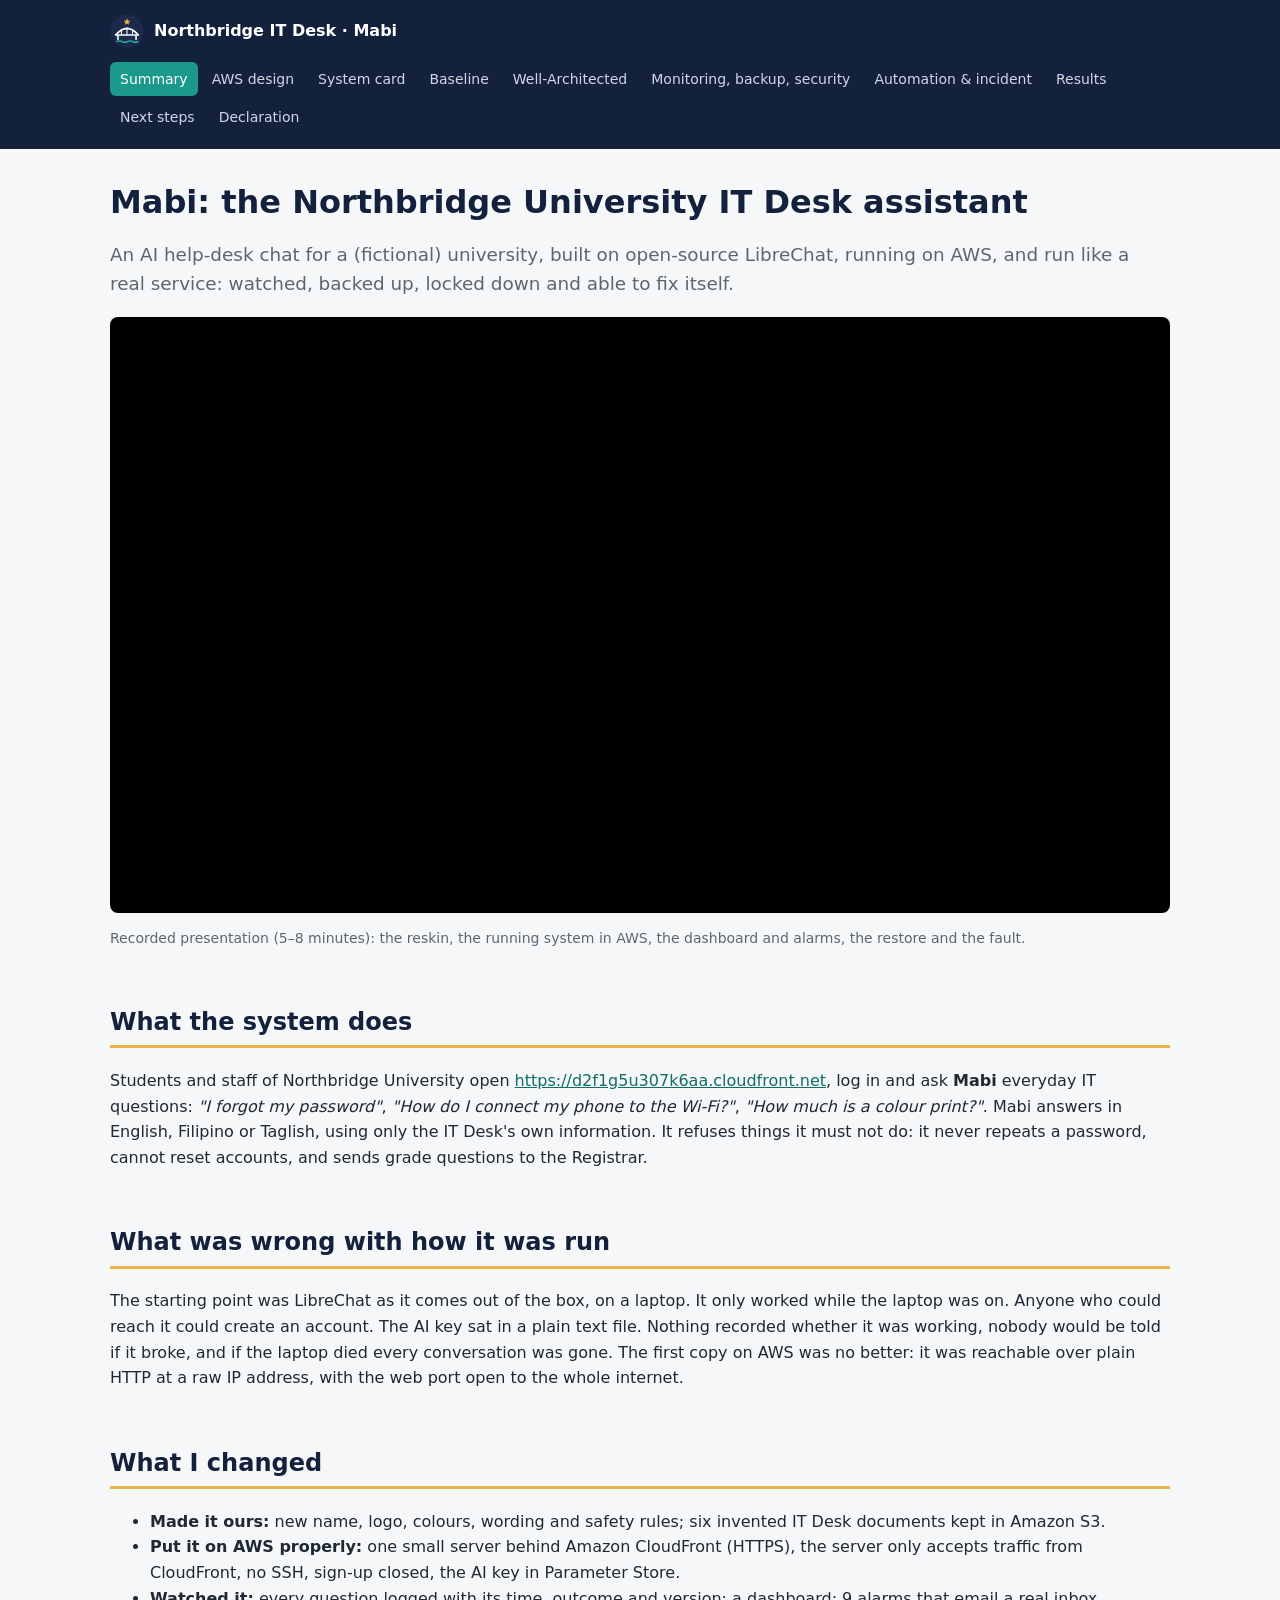
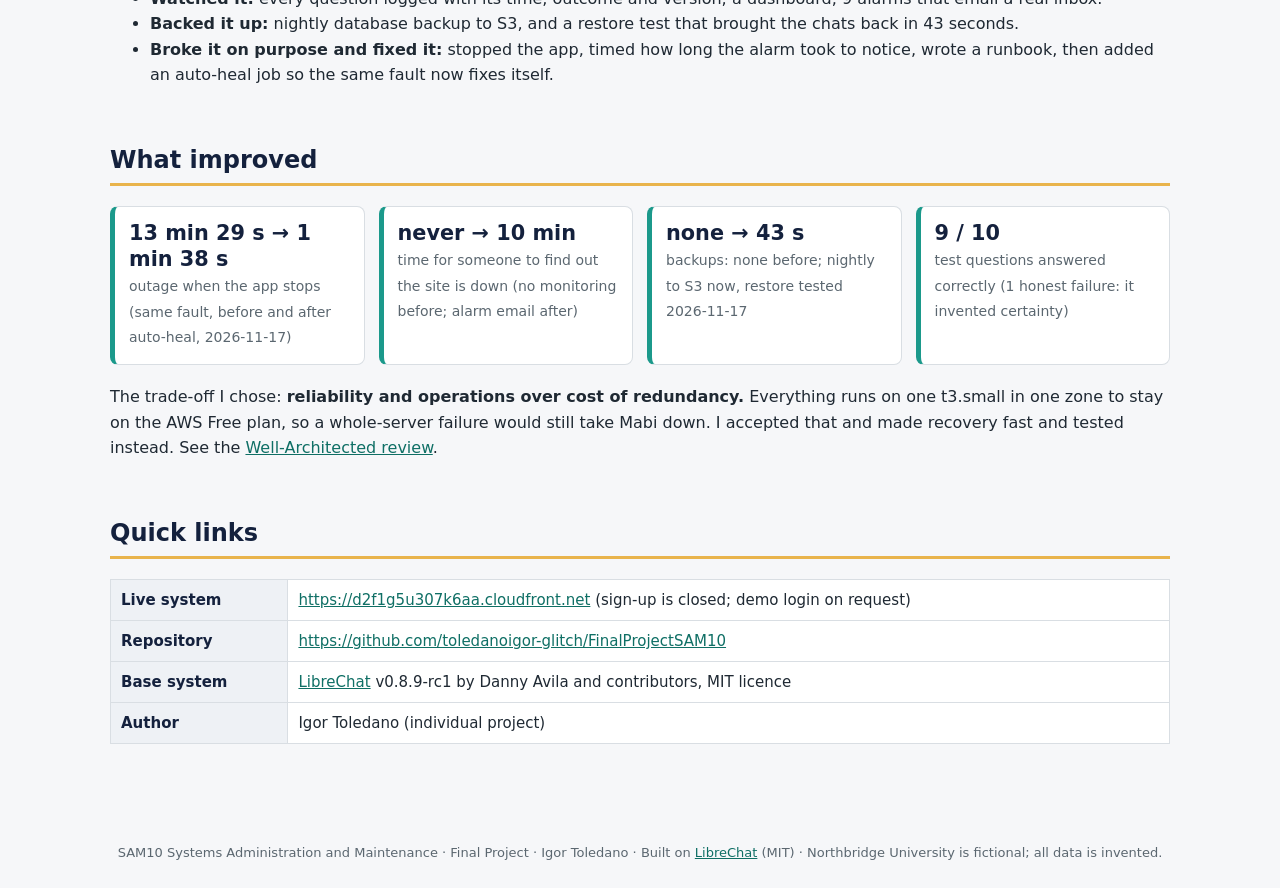
==== docs/index.html @ 3281cfaf "Week 5: project website (GitHub Pages in docs/)" ====
<!DOCTYPE html>
<html lang="en"><head><meta charset="utf-8"><meta name="viewport" content="width=device-width,initial-scale=1">
<title>Summary · Northbridge University IT Desk (Mabi)</title>
<link rel="icon" href="logo.svg"><link rel="stylesheet" href="style.css"></head>
<body><header><div class="bar"><a class="brand" href="index.html"><img src="logo.svg" alt="">Northbridge IT Desk · Mabi</a><nav><a href="index.html" class=on>Summary</a><a href="infrastructure.html">AWS design</a><a href="system.html">System card</a><a href="baseline.html">Baseline</a><a href="well-architected.html">Well-Architected</a><a href="operations.html">Monitoring, backup, security</a><a href="incident.html">Automation & incident</a><a href="results.html">Results</a><a href="next.html">Next steps</a><a href="declaration.html">Declaration</a></nav></div></header>
<main>
<h1>Mabi: the Northbridge University IT Desk assistant</h1>
<p class="lead">An AI help-desk chat for a (fictional) university, built on open-source LibreChat, running on AWS, and run like a real service: watched, backed up, locked down and able to fix itself.</p>

<div class="video"><iframe src="https://www.youtube.com/embed/VIDEO_ID_HERE" title="Project presentation" allowfullscreen></iframe></div>
<p style="font-size:14px;color:var(--muted)">Recorded presentation (5–8 minutes): the reskin, the running system in AWS, the dashboard and alarms, the restore and the fault.</p>

<h2>What the system does</h2>
<p>Students and staff of Northbridge University open <a href="https://d2f1g5u307k6aa.cloudfront.net">https://d2f1g5u307k6aa.cloudfront.net</a>, log in and ask <b>Mabi</b> everyday IT questions: <i>"I forgot my password"</i>, <i>"How do I connect my phone to the Wi-Fi?"</i>, <i>"How much is a colour print?"</i>. Mabi answers in English, Filipino or Taglish, using only the IT Desk's own information. It refuses things it must not do: it never repeats a password, cannot reset accounts, and sends grade questions to the Registrar.</p>

<h2>What was wrong with how it was run</h2>
<p>The starting point was LibreChat as it comes out of the box, on a laptop. It only worked while the laptop was on. Anyone who could reach it could create an account. The AI key sat in a plain text file. Nothing recorded whether it was working, nobody would be told if it broke, and if the laptop died every conversation was gone. The first copy on AWS was no better: it was reachable over plain HTTP at a raw IP address, with the web port open to the whole internet.</p>

<h2>What I changed</h2>
<ul>
<li><b>Made it ours:</b> new name, logo, colours, wording and safety rules; six invented IT Desk documents kept in Amazon S3.</li>
<li><b>Put it on AWS properly:</b> one small server behind Amazon CloudFront (HTTPS), the server only accepts traffic from CloudFront, no SSH, sign-up closed, the AI key in Parameter Store.</li>
<li><b>Watched it:</b> every question logged with its time, outcome and version; a dashboard; 9 alarms that email a real inbox.</li>
<li><b>Backed it up:</b> nightly database backup to S3, and a restore test that brought the chats back in 43 seconds.</li>
<li><b>Broke it on purpose and fixed it:</b> stopped the app, timed how long the alarm took to notice, wrote a runbook, then added an auto-heal job so the same fault now fixes itself.</li>
</ul>

<h2>What improved</h2>
<div class="cards">
<div class="card"><b>13 min 29 s → 1 min 38 s</b><span>outage when the app stops (same fault, before and after auto-heal, 2026-11-17)</span></div>
<div class="card"><b>never → 10 min</b><span>time for someone to find out the site is down (no monitoring before; alarm email after)</span></div>
<div class="card"><b>none → 43 s</b><span>backups: none before; nightly to S3 now, restore tested 2026-11-17</span></div>
<div class="card"><b>9 / 10</b><span>test questions answered correctly (1 honest failure: it invented certainty)</span></div>
</div>
<p>The trade-off I chose: <b>reliability and operations over cost of redundancy.</b> Everything runs on one t3.small in one zone to stay on the AWS Free plan, so a whole-server failure would still take Mabi down. I accepted that and made recovery fast and tested instead. See the <a href="well-architected.html">Well-Architected review</a>.</p>

<h2>Quick links</h2>
<table>
<tr><th>Live system</th><td><a href="https://d2f1g5u307k6aa.cloudfront.net">https://d2f1g5u307k6aa.cloudfront.net</a> (sign-up is closed; demo login on request)</td></tr>
<tr><th>Repository</th><td><a href="https://github.com/toledanoigor-glitch/FinalProjectSAM10">https://github.com/toledanoigor-glitch/FinalProjectSAM10</a></td></tr>
<tr><th>Base system</th><td><a href="https://github.com/danny-avila/LibreChat">LibreChat</a> v0.8.9-rc1 by Danny Avila and contributors, MIT licence</td></tr>
<tr><th>Author</th><td>Igor Toledano (individual project)</td></tr>
</table>
</main>
<footer>SAM10 Systems Administration and Maintenance · Final Project · Igor Toledano · Built on <a href="https://github.com/danny-avila/LibreChat">LibreChat</a> (MIT) · Northbridge University is fictional; all data is invented.</footer>
<div class="zoom" id="z"><img alt=""></div>
<script>document.querySelectorAll('figure img').forEach(i=>i.onclick=()=>{const z=document.getElementById('z');z.firstChild.src=i.src;z.style.display='flex'});document.getElementById('z').onclick=e=>e.currentTarget.style.display='none';</script>
</body></html>
---- docs/style.css ----
:root{--navy:#14213d;--navy2:#1d2d50;--teal:#1b998b;--gold:#e9b44c;--ink:#1f2933;--muted:#5b6770;--line:#d9dee3;--bg:#f6f7f9;--ok:#1e7d4f;--warn:#a36a00;--bad:#b3261e}
*{box-sizing:border-box}
body{margin:0;font:16px/1.6 system-ui,-apple-system,"Segoe UI",Roboto,sans-serif;color:var(--ink);background:var(--bg)}
header{background:var(--navy);color:#fff}
.bar{max-width:1100px;margin:0 auto;padding:14px 20px;display:flex;align-items:center;gap:14px;flex-wrap:wrap}
.brand{display:flex;align-items:center;gap:10px;color:#fff;text-decoration:none;font-weight:700}
.brand img{width:34px;height:34px}
nav{display:flex;flex-wrap:wrap;gap:4px;margin-left:auto}
nav a{color:#cfd8e6;text-decoration:none;padding:6px 10px;border-radius:6px;font-size:14px}
nav a:hover{background:var(--navy2);color:#fff}
nav a.on{background:var(--teal);color:#fff}
main{max-width:1100px;margin:0 auto;padding:28px 20px 60px}
h1{color:var(--navy);font-size:2rem;margin:.2em 0 .4em;line-height:1.2}
h2{color:var(--navy);border-bottom:3px solid var(--gold);padding-bottom:4px;margin-top:2.2em}
h3{color:var(--navy2);margin-top:1.6em}
a{color:#0f6f65}
.lead{font-size:1.15rem;color:var(--muted);max-width:60em}
table{border-collapse:collapse;width:100%;margin:1em 0;background:#fff;font-size:15px}
th,td{border:1px solid var(--line);padding:8px 10px;text-align:left;vertical-align:top}
th{background:#eef1f5;color:var(--navy)}
code,pre{font-family:ui-monospace,Consolas,monospace;font-size:13.5px}
code{background:#eef1f5;padding:1px 5px;border-radius:4px}
pre{background:#0f172a;color:#e2e8f0;padding:14px;border-radius:8px;overflow:auto}
pre code{background:none;padding:0}
figure{margin:1.2em 0;background:#fff;border:1px solid var(--line);border-radius:8px;padding:10px}
figure img{width:100%;height:auto;display:block;border-radius:4px;cursor:zoom-in}
figcaption{font-size:14px;color:var(--muted);margin-top:8px}
.grid2{display:grid;grid-template-columns:1fr 1fr;gap:16px}
@media(max-width:800px){.grid2{grid-template-columns:1fr}}
.cards{display:grid;grid-template-columns:repeat(auto-fit,minmax(200px,1fr));gap:14px;margin:1.2em 0}
.card{background:#fff;border:1px solid var(--line);border-left:5px solid var(--teal);border-radius:8px;padding:14px}
.card b{display:block;font-size:1.3rem;line-height:1.25;color:var(--navy)}
.card span{color:var(--muted);font-size:14px}
.note{background:#fff8e6;border:1px solid #f0d58c;border-radius:8px;padding:12px 16px;margin:1em 0}
.good{color:var(--ok);font-weight:700}.adequate{color:var(--warn);font-weight:700}.gap{color:var(--bad);font-weight:700}
.pass{color:var(--ok);font-weight:700}.fail{color:var(--bad);font-weight:700}
.video{position:relative;padding-top:56.25%;background:#000;border-radius:8px;overflow:hidden}
.video iframe{position:absolute;inset:0;width:100%;height:100%;border:0}
footer{text-align:center;color:var(--muted);font-size:13px;padding:24px}
.zoom{position:fixed;inset:0;background:rgba(0,0,0,.85);display:none;align-items:center;justify-content:center;z-index:9;cursor:zoom-out}
.zoom img{max-width:96vw;max-height:94vh}
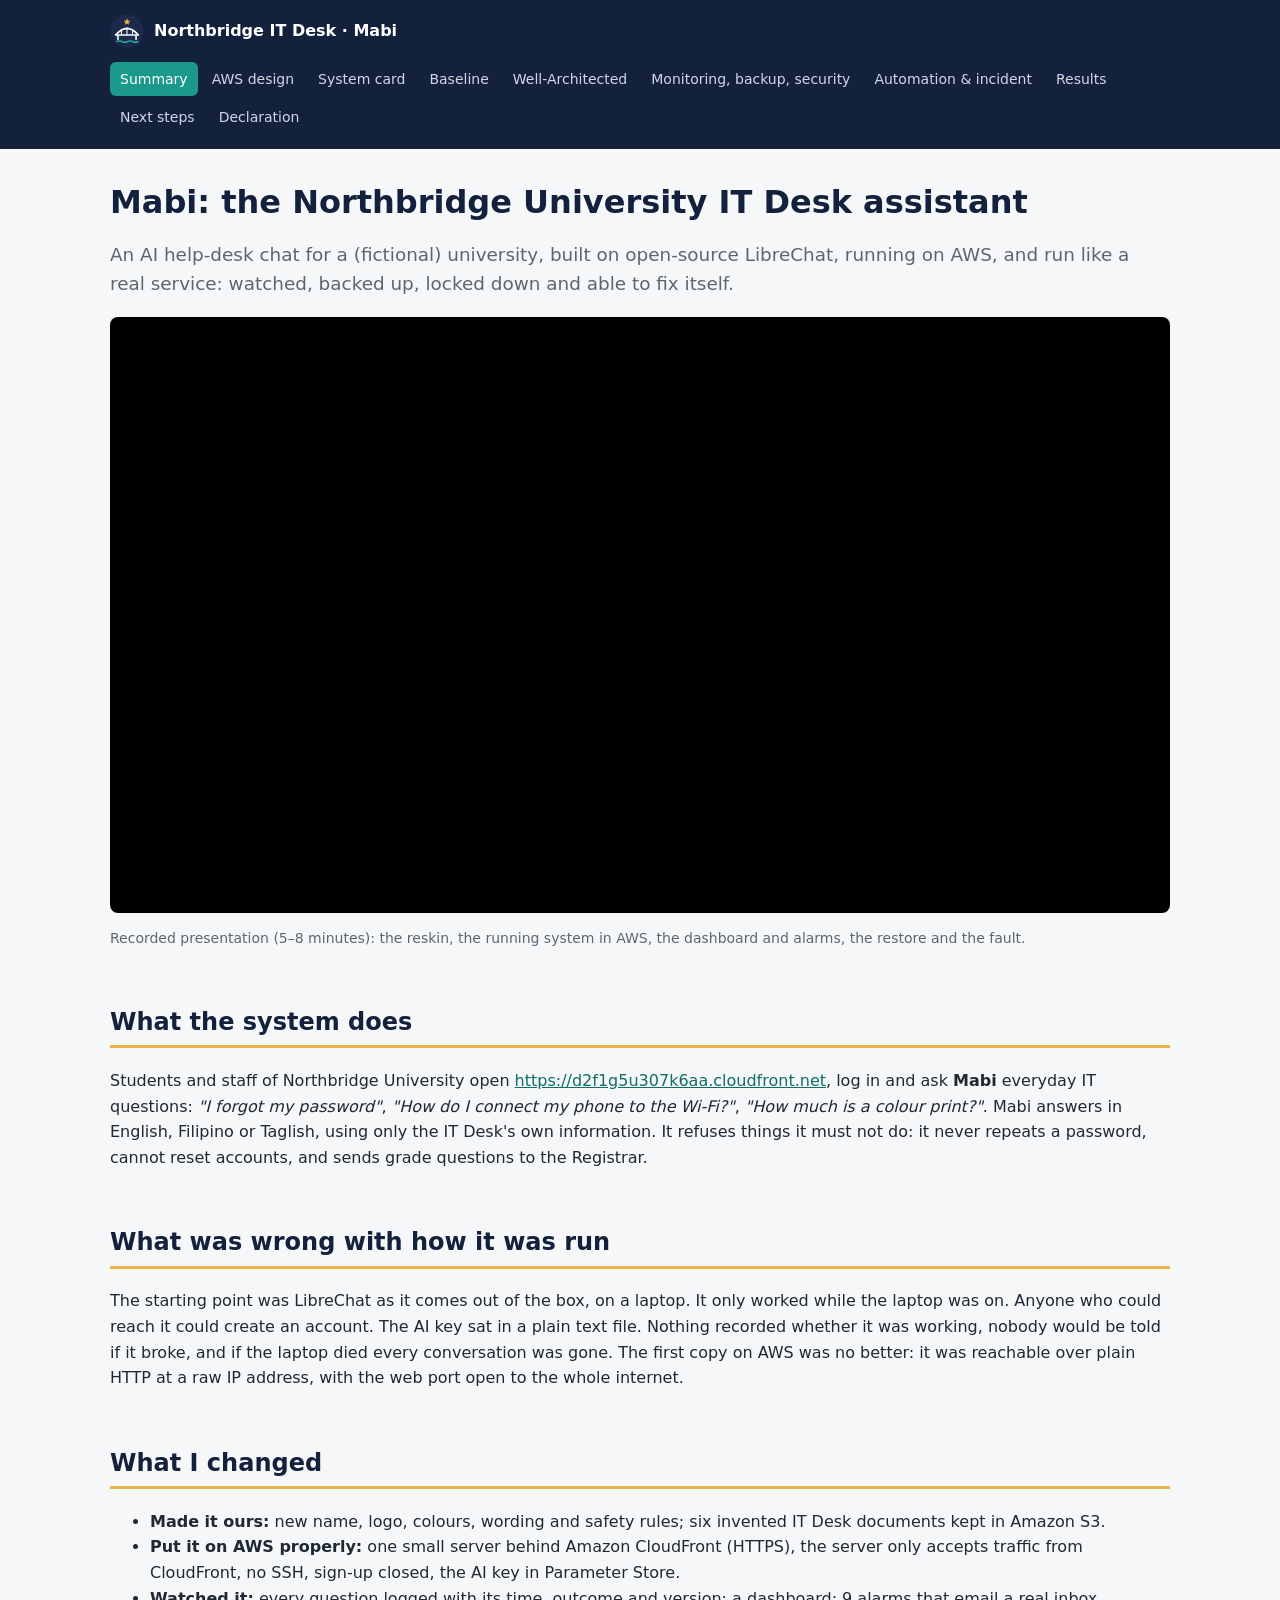
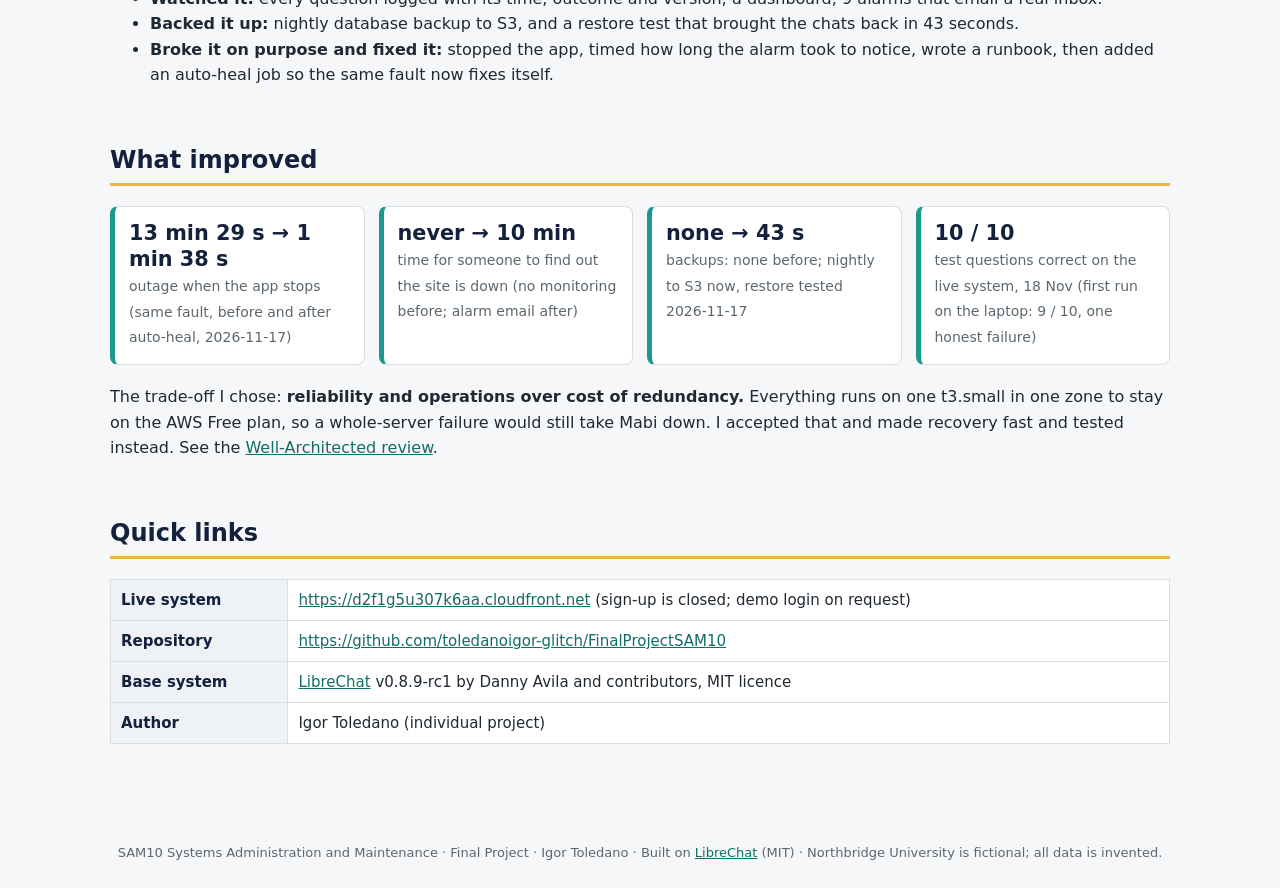
==== commit 0007df63: "Week 5: re-test 10/10, cost, nightly backup, README, declaration" ====
--- a/docs/index.html
+++ b/docs/index.html
@@ -30,7 +30,7 @@
 <div class="card"><b>13 min 29 s → 1 min 38 s</b><span>outage when the app stops (same fault, before and after auto-heal, 2026-11-17)</span></div>
 <div class="card"><b>never → 10 min</b><span>time for someone to find out the site is down (no monitoring before; alarm email after)</span></div>
 <div class="card"><b>none → 43 s</b><span>backups: none before; nightly to S3 now, restore tested 2026-11-17</span></div>
-<div class="card"><b>9 / 10</b><span>test questions answered correctly (1 honest failure: it invented certainty)</span></div>
+<div class="card"><b>10 / 10</b><span>test questions correct on the live system, 18 Nov (first run on the laptop: 9 / 10, one honest failure)</span></div>
 </div>
 <p>The trade-off I chose: <b>reliability and operations over cost of redundancy.</b> Everything runs on one t3.small in one zone to stay on the AWS Free plan, so a whole-server failure would still take Mabi down. I accepted that and made recovery fast and tested instead. See the <a href="well-architected.html">Well-Architected review</a>.</p>
 
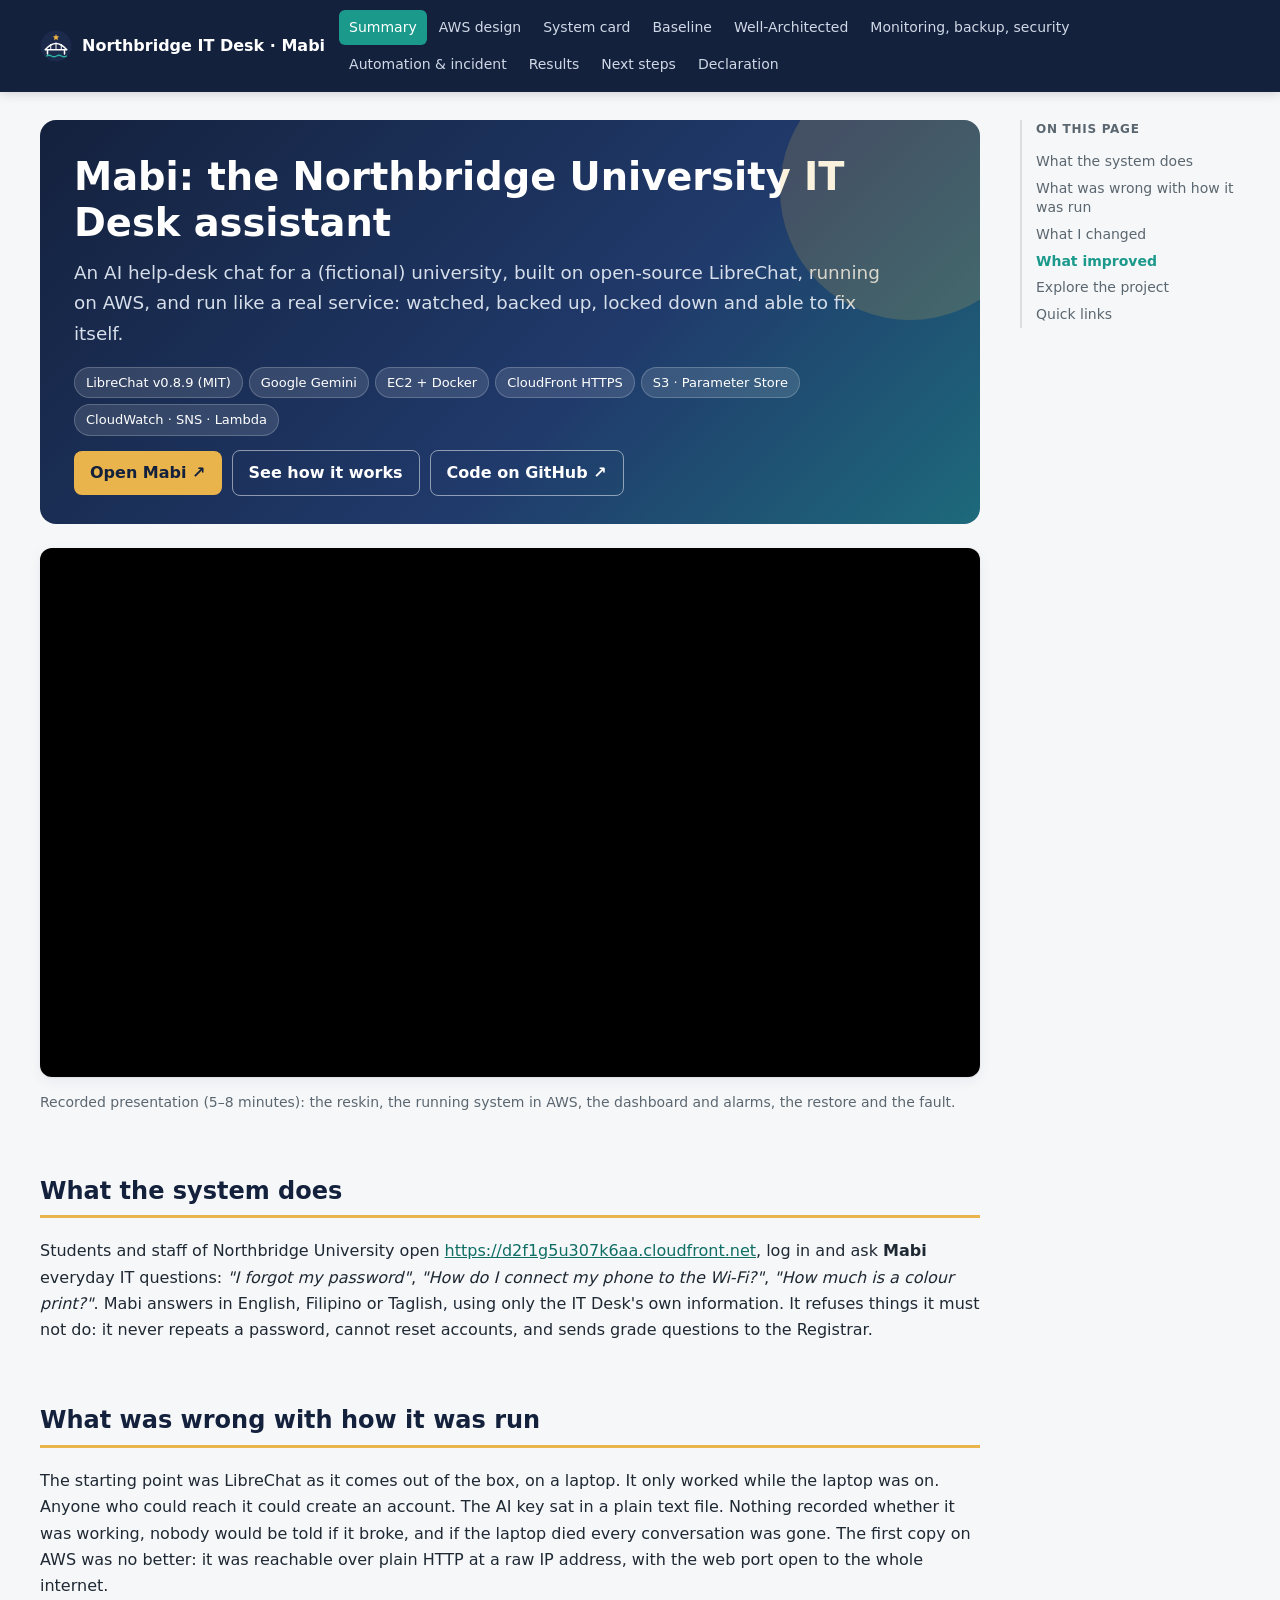
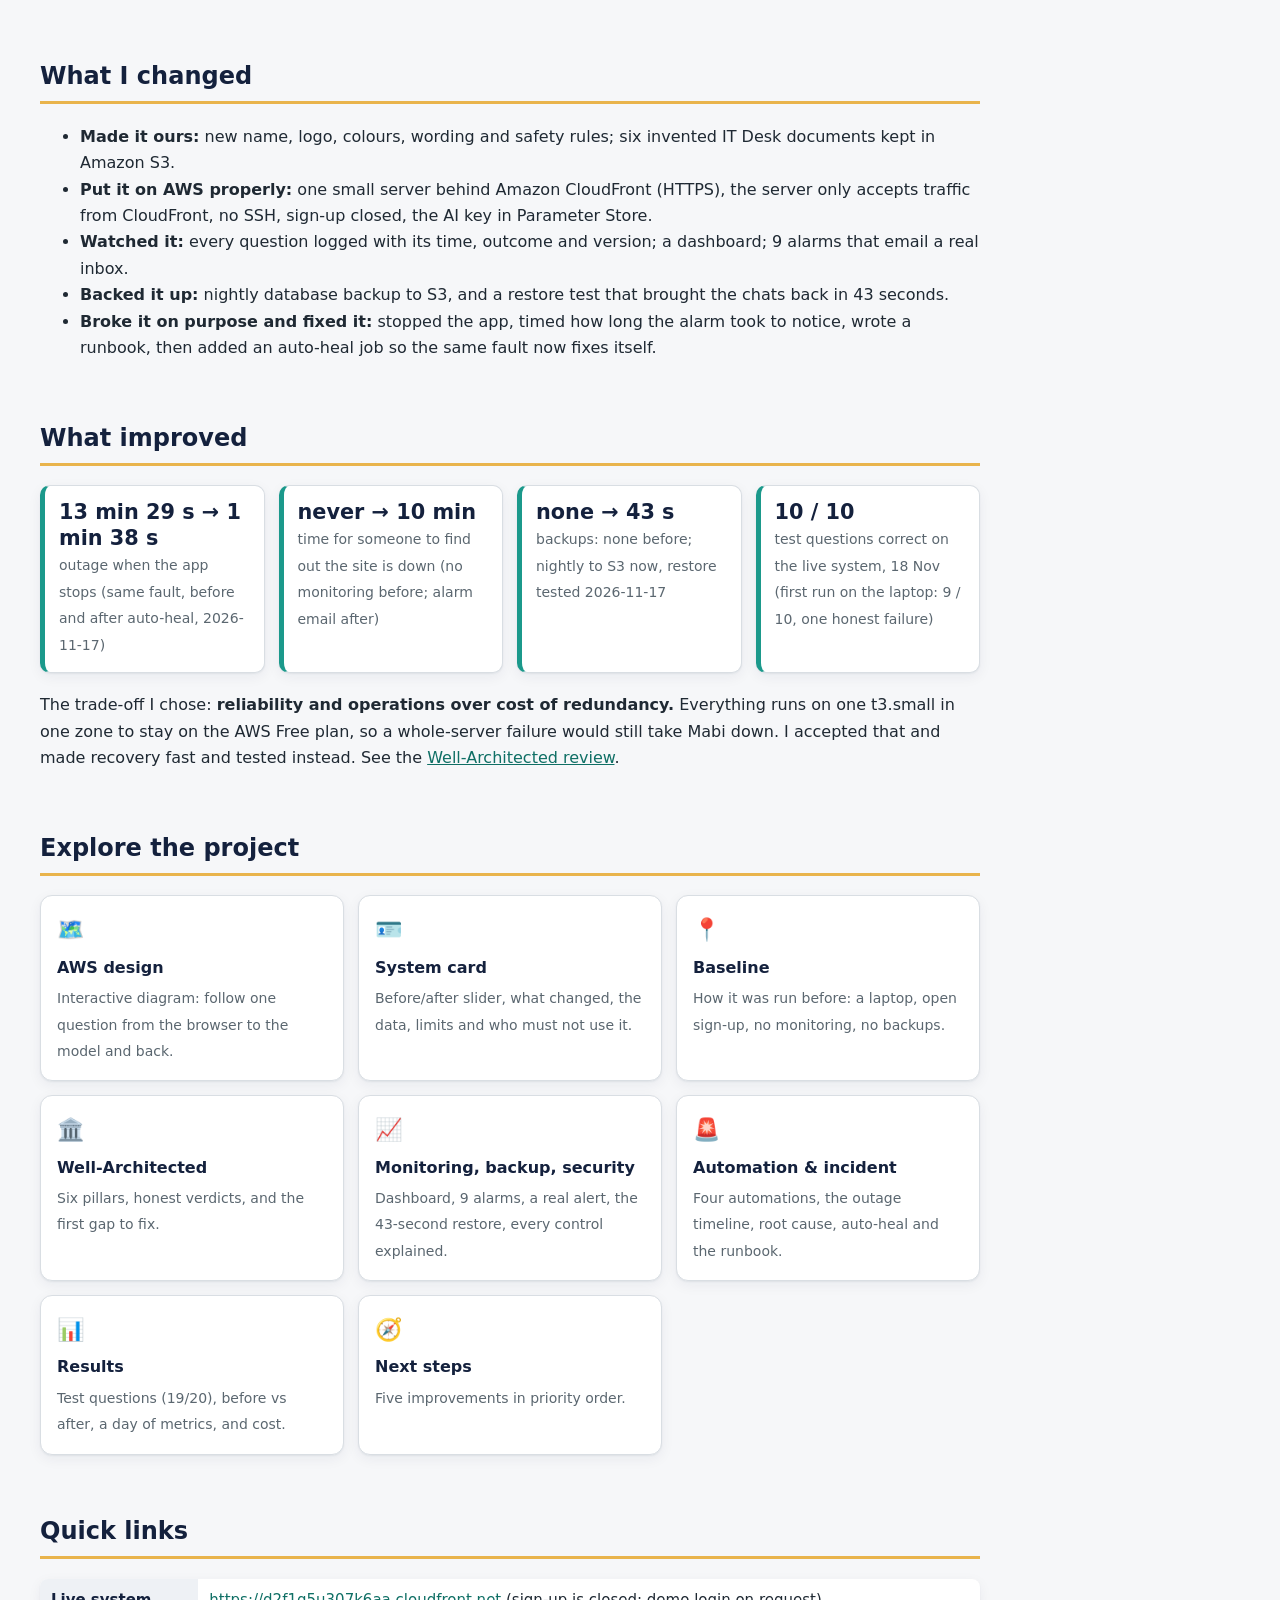
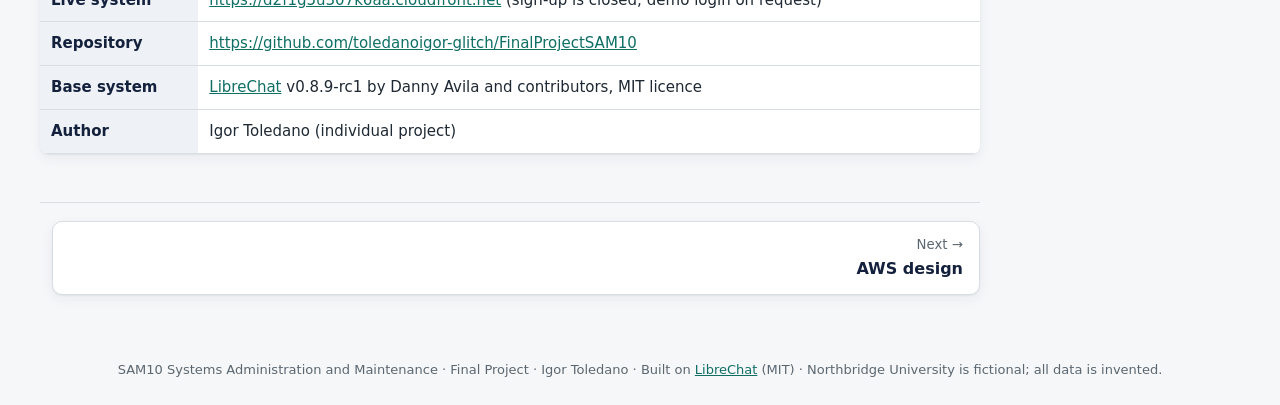
==== commit ed7806a4: "Website: interactive diagram, slider, timelines, navigation" ====
--- a/docs/index.html
+++ b/docs/index.html
@@ -1,11 +1,17 @@
 <!DOCTYPE html>
 <html lang="en"><head><meta charset="utf-8"><meta name="viewport" content="width=device-width,initial-scale=1">
 <title>Summary · Northbridge University IT Desk (Mabi)</title>
+<meta name="description" content="SAM10 final project: Mabi, an AI IT help desk built on LibreChat and run on AWS.">
 <link rel="icon" href="logo.svg"><link rel="stylesheet" href="style.css"></head>
-<body><header><div class="bar"><a class="brand" href="index.html"><img src="logo.svg" alt="">Northbridge IT Desk · Mabi</a><nav><a href="index.html" class=on>Summary</a><a href="infrastructure.html">AWS design</a><a href="system.html">System card</a><a href="baseline.html">Baseline</a><a href="well-architected.html">Well-Architected</a><a href="operations.html">Monitoring, backup, security</a><a href="incident.html">Automation & incident</a><a href="results.html">Results</a><a href="next.html">Next steps</a><a href="declaration.html">Declaration</a></nav></div></header>
-<main>
+<body><div id="progress"></div>
+<header><div class="bar"><a class="brand" href="index.html"><img src="logo.svg" alt="">Northbridge IT Desk · Mabi</a><button id="menu" aria-label="Menu">☰ Menu</button><nav><a href="index.html" class=on>Summary</a><a href="infrastructure.html">AWS design</a><a href="system.html">System card</a><a href="baseline.html">Baseline</a><a href="well-architected.html">Well-Architected</a><a href="operations.html">Monitoring, backup, security</a><a href="incident.html">Automation & incident</a><a href="results.html">Results</a><a href="next.html">Next steps</a><a href="declaration.html">Declaration</a></nav></div></header>
+<div class="layout"><main>
+<div class="hero">
 <h1>Mabi: the Northbridge University IT Desk assistant</h1>
-<p class="lead">An AI help-desk chat for a (fictional) university, built on open-source LibreChat, running on AWS, and run like a real service: watched, backed up, locked down and able to fix itself.</p>
+<p>An AI help-desk chat for a (fictional) university, built on open-source LibreChat, running on AWS, and run like a real service: watched, backed up, locked down and able to fix itself.</p>
+<div class="tags"><span>LibreChat v0.8.9 (MIT)</span><span>Google Gemini</span><span>EC2 + Docker</span><span>CloudFront HTTPS</span><span>S3 · Parameter Store</span><span>CloudWatch · SNS · Lambda</span></div>
+<div class="btns"><a class="btn1" href="https://d2f1g5u307k6aa.cloudfront.net">Open Mabi ↗</a><a class="btn2" href="infrastructure.html">See how it works</a><a class="btn2" href="https://github.com/toledanoigor-glitch/FinalProjectSAM10">Code on GitHub ↗</a></div>
+</div>
 
 <div class="video"><iframe src="https://www.youtube.com/embed/VIDEO_ID_HERE" title="Project presentation" allowfullscreen></iframe></div>
 <p style="font-size:14px;color:var(--muted)">Recorded presentation (5–8 minutes): the reskin, the running system in AWS, the dashboard and alarms, the restore and the fault.</p>
@@ -34,6 +40,18 @@
 </div>
 <p>The trade-off I chose: <b>reliability and operations over cost of redundancy.</b> Everything runs on one t3.small in one zone to stay on the AWS Free plan, so a whole-server failure would still take Mabi down. I accepted that and made recovery fast and tested instead. See the <a href="well-architected.html">Well-Architected review</a>.</p>
 
+<h2>Explore the project</h2>
+<div class="tiles">
+<a class="tile" href="infrastructure.html"><i>🗺️</i><b>AWS design</b><span>Interactive diagram: follow one question from the browser to the model and back.</span></a>
+<a class="tile" href="system.html"><i>🪪</i><b>System card</b><span>Before/after slider, what changed, the data, limits and who must not use it.</span></a>
+<a class="tile" href="baseline.html"><i>📍</i><b>Baseline</b><span>How it was run before: a laptop, open sign-up, no monitoring, no backups.</span></a>
+<a class="tile" href="well-architected.html"><i>🏛️</i><b>Well-Architected</b><span>Six pillars, honest verdicts, and the first gap to fix.</span></a>
+<a class="tile" href="operations.html"><i>📈</i><b>Monitoring, backup, security</b><span>Dashboard, 9 alarms, a real alert, the 43-second restore, every control explained.</span></a>
+<a class="tile" href="incident.html"><i>🚨</i><b>Automation &amp; incident</b><span>Four automations, the outage timeline, root cause, auto-heal and the runbook.</span></a>
+<a class="tile" href="results.html"><i>📊</i><b>Results</b><span>Test questions (19/20), before vs after, a day of metrics, and cost.</span></a>
+<a class="tile" href="next.html"><i>🧭</i><b>Next steps</b><span>Five improvements in priority order.</span></a>
+</div>
+
 <h2>Quick links</h2>
 <table>
 <tr><th>Live system</th><td><a href="https://d2f1g5u307k6aa.cloudfront.net">https://d2f1g5u307k6aa.cloudfront.net</a> (sign-up is closed; demo login on request)</td></tr>
@@ -41,8 +59,11 @@
 <tr><th>Base system</th><td><a href="https://github.com/danny-avila/LibreChat">LibreChat</a> v0.8.9-rc1 by Danny Avila and contributors, MIT licence</td></tr>
 <tr><th>Author</th><td>Igor Toledano (individual project)</td></tr>
 </table>
-</main>
+
+<div class="pager"><span></span><a class="nx" href="infrastructure.html"><small>Next →</small>AWS design</a></div></main>
+<aside class="toc"><b>On this page</b></aside></div>
 <footer>SAM10 Systems Administration and Maintenance · Final Project · Igor Toledano · Built on <a href="https://github.com/danny-avila/LibreChat">LibreChat</a> (MIT) · Northbridge University is fictional; all data is invented.</footer>
-<div class="zoom" id="z"><img alt=""></div>
-<script>document.querySelectorAll('figure img').forEach(i=>i.onclick=()=>{const z=document.getElementById('z');z.firstChild.src=i.src;z.style.display='flex'});document.getElementById('z').onclick=e=>e.currentTarget.style.display='none';</script>
+<button id="top" aria-label="Back to top">↑</button>
+<div class="zoom" id="z"><button class="zx" aria-label="Close">✕</button><button class="zp" aria-label="Previous">‹</button><img alt=""><p></p><button class="zn" aria-label="Next">›</button></div>
+<script src="site.js"></script>
 </body></html>
--- a/docs/style.css
+++ b/docs/style.css
@@ -1,41 +1,125 @@
-:root{--navy:#14213d;--navy2:#1d2d50;--teal:#1b998b;--gold:#e9b44c;--ink:#1f2933;--muted:#5b6770;--line:#d9dee3;--bg:#f6f7f9;--ok:#1e7d4f;--warn:#a36a00;--bad:#b3261e}
+:root{--navy:#14213d;--navy2:#1d2d50;--teal:#1b998b;--teal2:#e6f5f3;--gold:#e9b44c;--ink:#1f2933;--muted:#5b6770;--line:#d9dee3;--bg:#f6f7f9;--card:#fff;--ok:#1e7d4f;--warn:#a36a00;--bad:#b3261e;--shadow:0 1px 2px rgba(20,33,61,.06),0 4px 14px rgba(20,33,61,.06)}
 *{box-sizing:border-box}
-body{margin:0;font:16px/1.6 system-ui,-apple-system,"Segoe UI",Roboto,sans-serif;color:var(--ink);background:var(--bg)}
-header{background:var(--navy);color:#fff}
-.bar{max-width:1100px;margin:0 auto;padding:14px 20px;display:flex;align-items:center;gap:14px;flex-wrap:wrap}
-.brand{display:flex;align-items:center;gap:10px;color:#fff;text-decoration:none;font-weight:700}
-.brand img{width:34px;height:34px}
-nav{display:flex;flex-wrap:wrap;gap:4px;margin-left:auto}
-nav a{color:#cfd8e6;text-decoration:none;padding:6px 10px;border-radius:6px;font-size:14px}
+html{scroll-behavior:smooth;scroll-padding-top:80px}
+body{margin:0;font:16px/1.65 system-ui,-apple-system,"Segoe UI",Roboto,sans-serif;color:var(--ink);background:var(--bg)}
+#progress{position:fixed;top:0;left:0;height:3px;width:0;background:var(--gold);z-index:30;transition:width .1s}
+header{background:var(--navy);color:#fff;position:sticky;top:0;z-index:20;box-shadow:0 2px 10px rgba(0,0,0,.15)}
+.bar{max-width:1240px;margin:0 auto;padding:10px 20px;display:flex;align-items:center;gap:14px;position:relative}
+.brand{display:flex;align-items:center;gap:10px;color:#fff;text-decoration:none;font-weight:700;white-space:nowrap}
+.brand img{width:32px;height:32px}
+nav{display:flex;flex-wrap:wrap;gap:2px;margin-left:auto}
+nav a{color:#cfd8e6;text-decoration:none;padding:6px 10px;border-radius:6px;font-size:14px;white-space:nowrap}
 nav a:hover{background:var(--navy2);color:#fff}
 nav a.on{background:var(--teal);color:#fff}
-main{max-width:1100px;margin:0 auto;padding:28px 20px 60px}
-h1{color:var(--navy);font-size:2rem;margin:.2em 0 .4em;line-height:1.2}
-h2{color:var(--navy);border-bottom:3px solid var(--gold);padding-bottom:4px;margin-top:2.2em}
+#menu{display:none;margin-left:auto;background:none;border:1px solid #3a4a6b;color:#fff;border-radius:6px;padding:6px 10px;font-size:15px;cursor:pointer}
+@media(max-width:1080px){#menu{display:block}nav{display:none;position:absolute;top:100%;left:0;right:0;background:var(--navy);flex-direction:column;padding:8px 16px 14px}nav.open{display:flex}}
+.layout{max-width:1240px;margin:0 auto;padding:28px 20px 40px;display:grid;grid-template-columns:minmax(0,1fr) 220px;gap:40px}
+@media(max-width:1080px){.layout{grid-template-columns:1fr}.toc{display:none}}
+main{min-width:0}
+.toc{position:sticky;top:84px;align-self:start;font-size:14px;border-left:2px solid var(--line);padding-left:14px;max-height:calc(100vh - 110px);overflow:auto}
+.toc b{display:block;color:var(--muted);font-size:12px;text-transform:uppercase;letter-spacing:.06em;margin-bottom:8px}
+.toc a{display:block;color:var(--muted);text-decoration:none;padding:4px 0;line-height:1.35}
+.toc a:hover{color:var(--navy)}
+.toc a.on{color:var(--teal);font-weight:600}
+h1{color:var(--navy);font-size:2.1rem;margin:.1em 0 .4em;line-height:1.2}
+h2{color:var(--navy);border-bottom:3px solid var(--gold);padding-bottom:4px;margin-top:2.4em}
 h3{color:var(--navy2);margin-top:1.6em}
 a{color:#0f6f65}
 .lead{font-size:1.15rem;color:var(--muted);max-width:60em}
-table{border-collapse:collapse;width:100%;margin:1em 0;background:#fff;font-size:15px}
-th,td{border:1px solid var(--line);padding:8px 10px;text-align:left;vertical-align:top}
+table{border-collapse:collapse;width:100%;margin:1em 0;background:var(--card);font-size:15px;box-shadow:var(--shadow);border-radius:8px;overflow:hidden}
+th,td{border-bottom:1px solid var(--line);padding:9px 11px;text-align:left;vertical-align:top}
 th{background:#eef1f5;color:var(--navy)}
+tr:hover td{background:#fafbfc}
 code,pre{font-family:ui-monospace,Consolas,monospace;font-size:13.5px}
 code{background:#eef1f5;padding:1px 5px;border-radius:4px}
-pre{background:#0f172a;color:#e2e8f0;padding:14px;border-radius:8px;overflow:auto}
+pre{background:#0f172a;color:#e2e8f0;padding:14px;border-radius:8px;overflow:auto;position:relative}
 pre code{background:none;padding:0}
-figure{margin:1.2em 0;background:#fff;border:1px solid var(--line);border-radius:8px;padding:10px}
-figure img{width:100%;height:auto;display:block;border-radius:4px;cursor:zoom-in}
+.copy{position:absolute;top:8px;right:8px;background:#334155;color:#e2e8f0;border:0;border-radius:5px;padding:3px 9px;font-size:12px;cursor:pointer}
+.copy:hover{background:var(--teal)}
+figure{margin:1.2em 0;background:var(--card);border:1px solid var(--line);border-radius:10px;padding:10px;box-shadow:var(--shadow)}
+figure img{width:100%;height:auto;display:block;border-radius:6px;cursor:zoom-in;transition:transform .2s}
+figure img:hover{transform:scale(1.01)}
 figcaption{font-size:14px;color:var(--muted);margin-top:8px}
 .grid2{display:grid;grid-template-columns:1fr 1fr;gap:16px}
 @media(max-width:800px){.grid2{grid-template-columns:1fr}}
 .cards{display:grid;grid-template-columns:repeat(auto-fit,minmax(200px,1fr));gap:14px;margin:1.2em 0}
-.card{background:#fff;border:1px solid var(--line);border-left:5px solid var(--teal);border-radius:8px;padding:14px}
+.card{background:var(--card);border:1px solid var(--line);border-left:5px solid var(--teal);border-radius:10px;padding:14px;box-shadow:var(--shadow)}
 .card b{display:block;font-size:1.3rem;line-height:1.25;color:var(--navy)}
 .card span{color:var(--muted);font-size:14px}
-.note{background:#fff8e6;border:1px solid #f0d58c;border-radius:8px;padding:12px 16px;margin:1em 0}
+.note{background:#fff8e6;border:1px solid #f0d58c;border-radius:10px;padding:12px 16px;margin:1em 0}
 .good{color:var(--ok);font-weight:700}.adequate{color:var(--warn);font-weight:700}.gap{color:var(--bad);font-weight:700}
 .pass{color:var(--ok);font-weight:700}.fail{color:var(--bad);font-weight:700}
-.video{position:relative;padding-top:56.25%;background:#000;border-radius:8px;overflow:hidden}
+h2 .good,h2 .adequate{font-size:13px;padding:3px 10px;border-radius:999px;vertical-align:middle;margin-left:6px}
+h2 .good{background:#e3f4ea}h2 .adequate{background:#fff1d6}
+.hero{background:linear-gradient(135deg,var(--navy) 0%,#203a6b 60%,var(--teal) 140%);color:#fff;border-radius:16px;padding:34px 34px 28px;margin-bottom:24px;position:relative;overflow:hidden}
+.hero:after{content:"";position:absolute;right:-60px;top:-60px;width:260px;height:260px;border-radius:50%;background:rgba(233,180,76,.18)}
+.hero h1{color:#fff;font-size:2.4rem;margin:0 0 .3em;position:relative}
+.hero p{color:#d6deea;font-size:1.15rem;max-width:44em;margin:0 0 18px;position:relative}
+.hero .tags span{display:inline-block;background:rgba(255,255,255,.12);border:1px solid rgba(255,255,255,.2);padding:4px 11px;border-radius:999px;font-size:13px;margin:0 6px 6px 0}
+.hero .btns a{display:inline-block;margin:8px 10px 0 0;padding:9px 16px;border-radius:8px;font-weight:600;text-decoration:none}
+.btn1{background:var(--gold);color:var(--navy)}.btn2{border:1px solid rgba(255,255,255,.5);color:#fff}
+.tiles{display:grid;grid-template-columns:repeat(auto-fit,minmax(230px,1fr));gap:14px;margin:1.2em 0}
+.tile{display:block;background:var(--card);border:1px solid var(--line);border-radius:12px;padding:16px;text-decoration:none;color:var(--ink);box-shadow:var(--shadow);transition:transform .15s,border-color .15s}
+.tile:hover{transform:translateY(-3px);border-color:var(--teal)}
+.tile b{display:block;color:var(--navy);margin-bottom:4px}
+.tile span{font-size:14px;color:var(--muted)}
+.tile i{font-style:normal;font-size:22px;display:block;margin-bottom:6px}
+.video{position:relative;padding-top:56.25%;background:#000;border-radius:12px;overflow:hidden;box-shadow:var(--shadow)}
 .video iframe{position:absolute;inset:0;width:100%;height:100%;border:0}
+.pager{display:flex;justify-content:space-between;gap:12px;margin-top:3em;border-top:1px solid var(--line);padding-top:18px}
+.pager a{flex:1;background:var(--card);border:1px solid var(--line);border-radius:10px;padding:12px 16px;text-decoration:none;color:var(--navy);font-weight:600;box-shadow:var(--shadow)}
+.pager a:hover{border-color:var(--teal)}
+.pager a small{display:block;color:var(--muted);font-weight:400}
+.pager a.nx{text-align:right}
+#top{position:fixed;right:18px;bottom:18px;width:42px;height:42px;border-radius:50%;border:0;background:var(--teal);color:#fff;font-size:20px;cursor:pointer;opacity:0;pointer-events:none;transition:opacity .2s;box-shadow:var(--shadow);z-index:15}
+#top.show{opacity:1;pointer-events:auto}
 footer{text-align:center;color:var(--muted);font-size:13px;padding:24px}
-.zoom{position:fixed;inset:0;background:rgba(0,0,0,.85);display:none;align-items:center;justify-content:center;z-index:9;cursor:zoom-out}
-.zoom img{max-width:96vw;max-height:94vh}
+.zoom{position:fixed;inset:0;background:rgba(8,12,24,.92);display:none;flex-direction:column;align-items:center;justify-content:center;z-index:50;padding:20px}
+.zoom.on{display:flex}
+.zoom img{max-width:94vw;max-height:80vh;border-radius:6px}
+.zoom p{color:#dfe5ee;max-width:900px;text-align:center;font-size:15px;margin:12px 0 0}
+.zoom button{position:absolute;background:rgba(255,255,255,.12);border:0;color:#fff;font-size:28px;width:48px;height:48px;border-radius:50%;cursor:pointer}
+.zoom .zp{left:16px;top:50%}.zoom .zn{right:16px;top:50%}.zoom .zx{right:16px;top:16px;font-size:22px}
+.diagram{background:#fff;border:1px solid var(--line);border-radius:12px;padding:12px;box-shadow:var(--shadow)}
+.diagram svg{width:100%;height:auto;display:block}
+.steps{display:flex;flex-wrap:wrap;gap:8px;margin:12px 0}
+.steps button{border:1px solid var(--line);background:#fff;border-radius:999px;padding:6px 14px;cursor:pointer;font-size:14px;color:var(--navy)}
+.steps button.on{background:var(--navy);color:#fff;border-color:var(--navy)}
+.steps .play{background:var(--gold);border-color:var(--gold);font-weight:700}
+.stepinfo{background:var(--teal2);border-left:4px solid var(--teal);border-radius:8px;padding:12px 16px;min-height:3.5em}
+svg.focus .step,svg.focus .box{opacity:.15;transition:opacity .25s}
+svg.focus .step.hl,svg.focus .box.hl{opacity:1}
+svg .step.hl path{stroke:#d97706;stroke-width:4}
+.compare{position:relative;overflow:hidden;border-radius:10px;border:1px solid var(--line);box-shadow:var(--shadow);user-select:none;background:#000;margin:1.2em 0}
+.compare>img{display:block;width:100%;height:auto}
+.compare .before{position:absolute;inset:0;width:50%;overflow:hidden;border-right:3px solid var(--gold)}
+.compare .before img{display:block;height:100%;width:auto;max-width:none}
+.compare input{position:absolute;inset:0;width:100%;height:100%;opacity:0;cursor:ew-resize;margin:0}
+.compare .lab{position:absolute;top:10px;padding:3px 10px;border-radius:6px;font-size:13px;font-weight:700;background:rgba(0,0,0,.65);color:#fff;pointer-events:none}
+.compare .l1{left:10px}.compare .l2{right:10px}
+.compare .knob{position:absolute;top:50%;left:50%;width:38px;height:38px;margin:-19px 0 0 -19px;border-radius:50%;background:var(--gold);color:var(--navy);font-weight:700;display:flex;align-items:center;justify-content:center;pointer-events:none;box-shadow:0 2px 6px rgba(0,0,0,.4)}
+.filters{display:flex;gap:8px;flex-wrap:wrap;margin:8px 0}
+.filters button{border:1px solid var(--line);background:#fff;border-radius:999px;padding:5px 13px;cursor:pointer;font-size:14px}
+.filters button.on{background:var(--teal);border-color:var(--teal);color:#fff}
+.timeline{list-style:none;padding:0;margin:1.2em 0;position:relative}
+.timeline:before{content:"";position:absolute;left:96px;top:6px;bottom:6px;width:3px;background:var(--line)}
+.timeline li{position:relative;padding:6px 0 14px 124px;min-height:30px}
+.timeline time{position:absolute;left:0;width:84px;text-align:right;font-family:ui-monospace,Consolas,monospace;font-size:14px;color:var(--navy);font-weight:700;top:6px}
+.timeline li:before{content:"";position:absolute;left:89px;top:10px;width:17px;height:17px;border-radius:50%;background:#fff;border:3px solid var(--teal)}
+.timeline li.bad:before{border-color:var(--bad);background:#fde4e2}
+.timeline li.alert:before{border-color:var(--gold);background:#fff1d6}
+.timeline li.ok:before{border-color:var(--ok);background:#e3f4ea}
+.pillars{display:grid;grid-template-columns:repeat(auto-fit,minmax(165px,1fr));gap:12px;margin:1.2em 0}
+.pillar{display:block;text-decoration:none;color:var(--ink);background:#fff;border:1px solid var(--line);border-top:5px solid var(--line);border-radius:10px;padding:12px 14px;box-shadow:var(--shadow);transition:transform .15s}
+.pillar:hover{transform:translateY(-3px)}
+.pillar.good{border-top-color:var(--ok)}.pillar.adequate{border-top-color:var(--gold)}
+.pillar b{display:block;color:var(--navy);font-size:15px;line-height:1.3}
+.pillar span{font-size:13px;font-weight:700}
+.pillar.good span{color:var(--ok)}.pillar.adequate span{color:var(--warn)}
+.pillar small{display:block;color:var(--muted);font-size:12.5px;margin-top:4px;line-height:1.35}
+details{background:#fff;border:1px solid var(--line);border-radius:10px;padding:10px 14px;margin:1em 0;box-shadow:var(--shadow)}
+details summary{cursor:pointer;font-weight:700;color:var(--navy)}
+.reveal{opacity:0;transform:translateY(14px);transition:opacity .5s,transform .5s}
+.reveal.in{opacity:1;transform:none}
+@media(prefers-reduced-motion:reduce){.reveal{opacity:1;transform:none;transition:none}html{scroll-behavior:auto}}
+@media print{header,.toc,.pager,#top,#progress{display:none}.layout{display:block}.reveal{opacity:1;transform:none}}
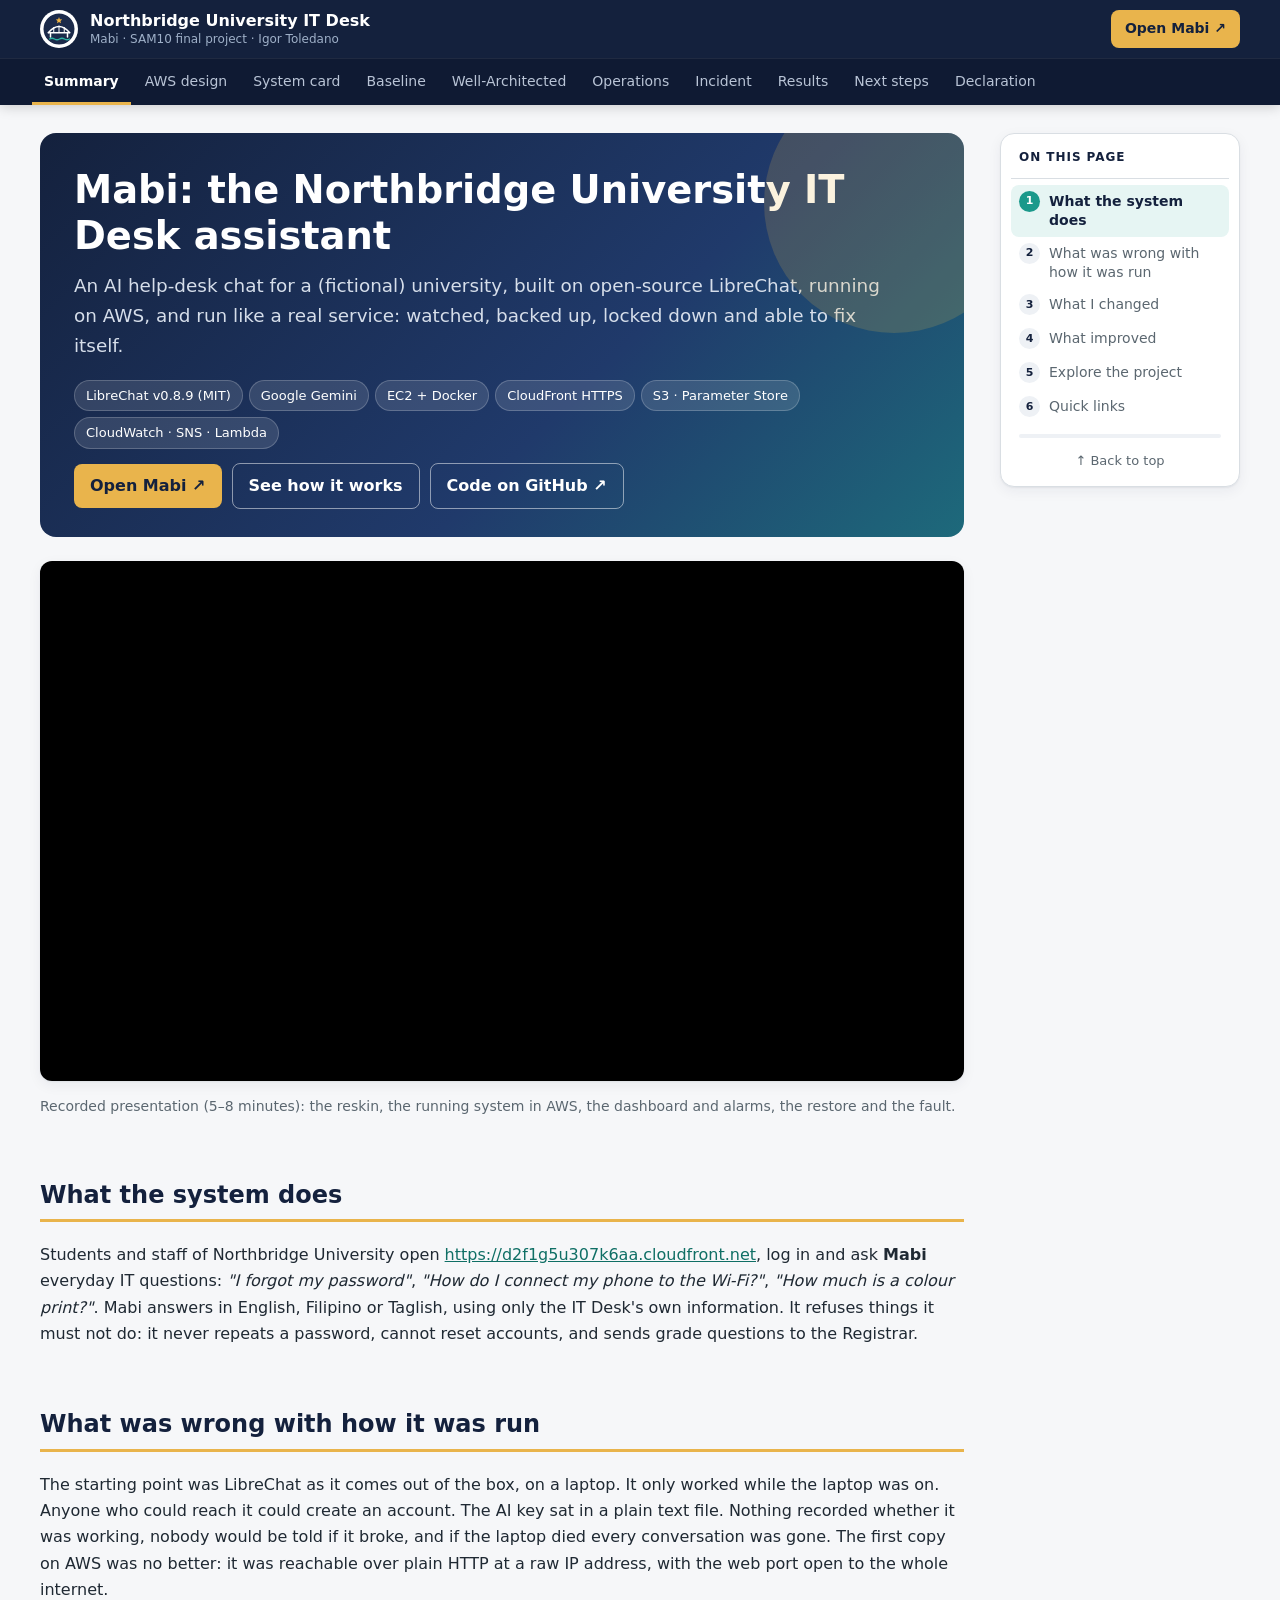
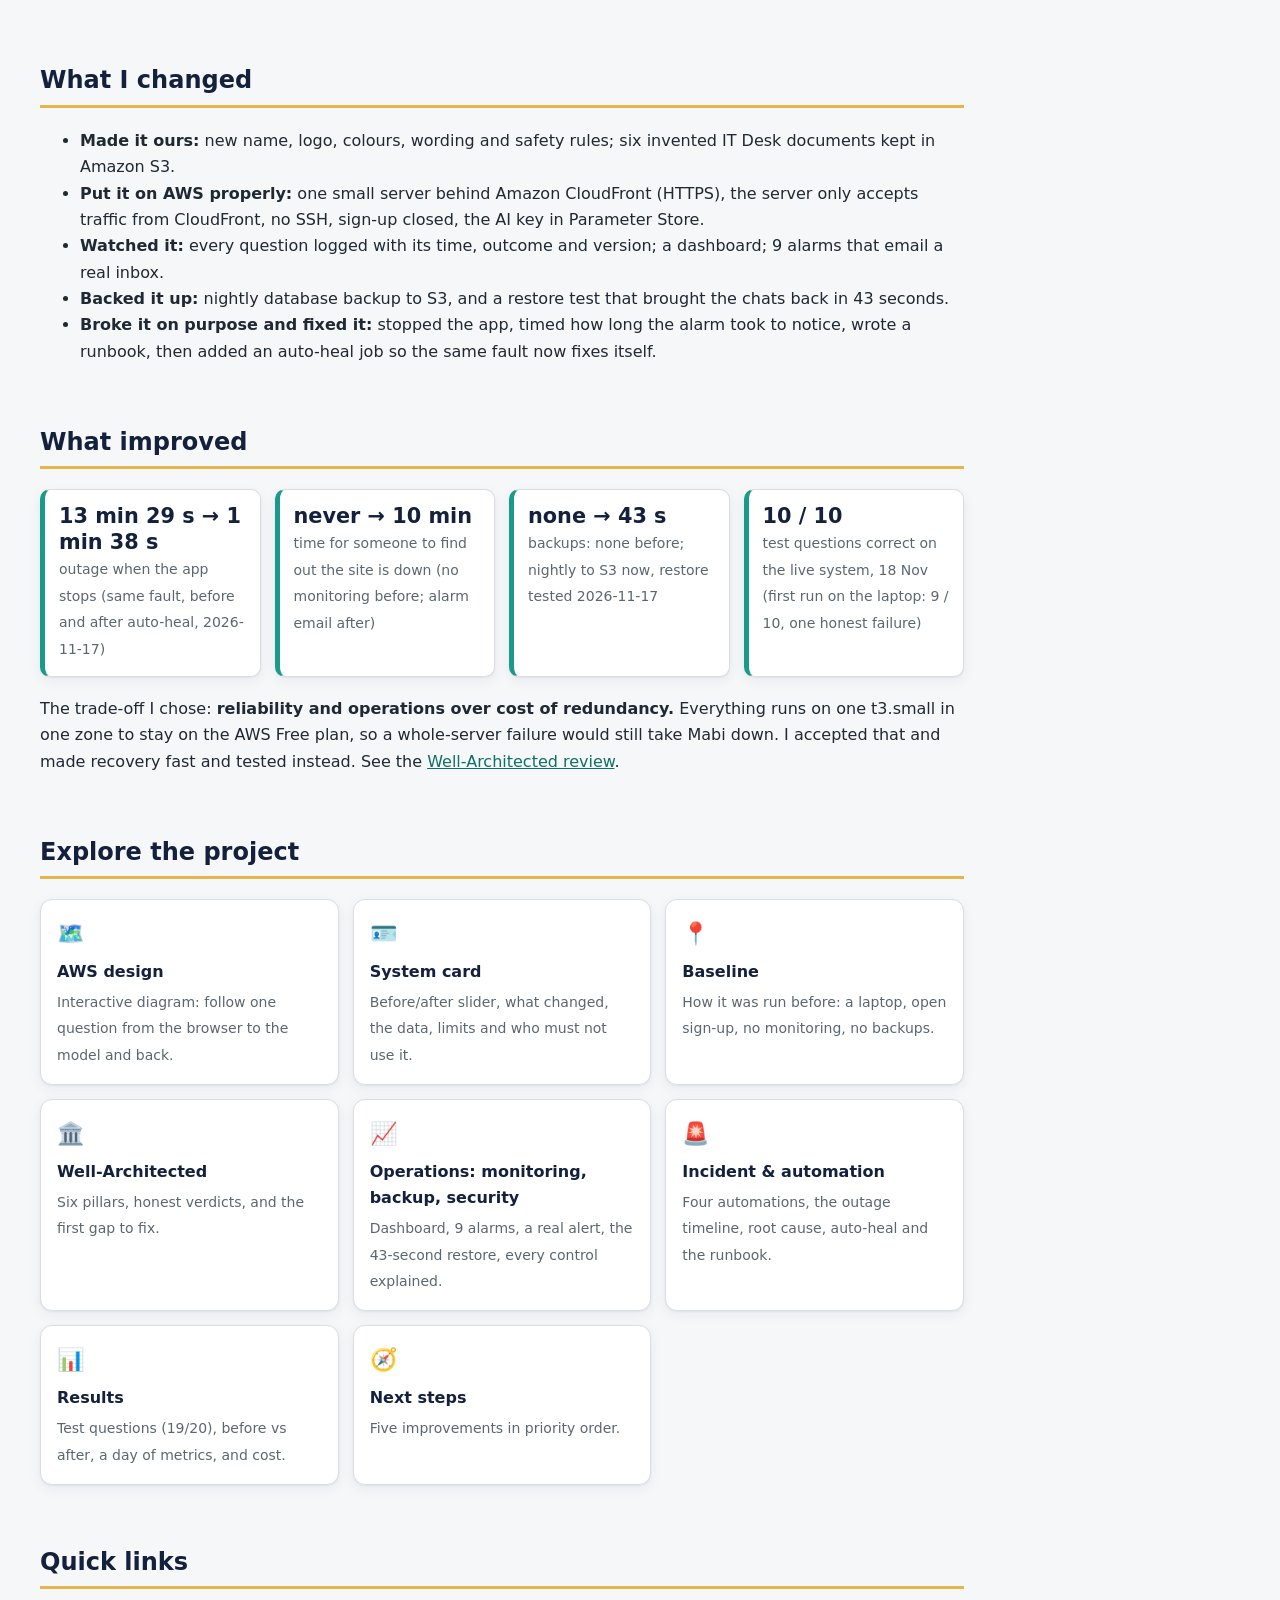
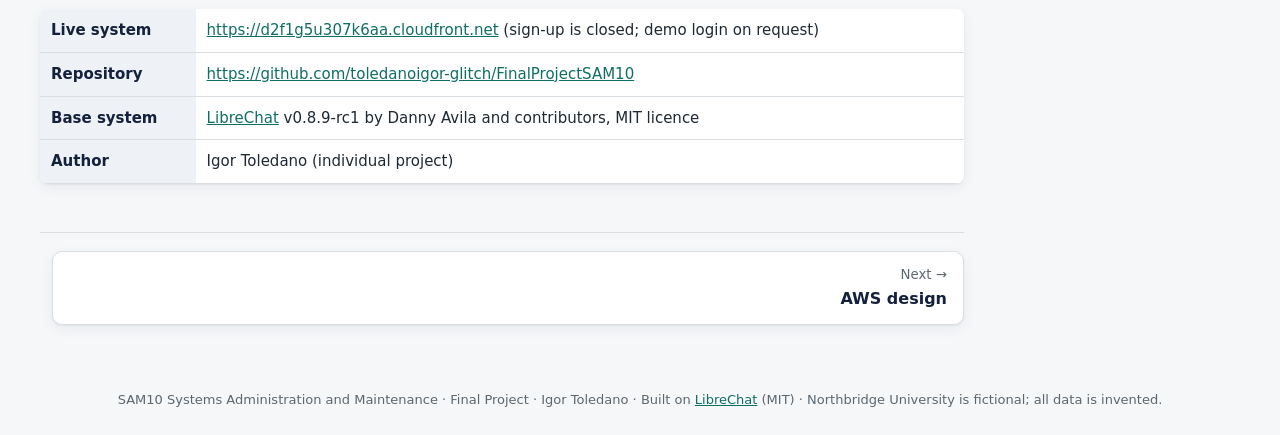
==== commit 94cd5cbc: "Website: fix table-of-contents highlight" ====
--- a/docs/index.html
+++ b/docs/index.html
@@ -2,9 +2,10 @@
 <html lang="en"><head><meta charset="utf-8"><meta name="viewport" content="width=device-width,initial-scale=1">
 <title>Summary · Northbridge University IT Desk (Mabi)</title>
 <meta name="description" content="SAM10 final project: Mabi, an AI IT help desk built on LibreChat and run on AWS.">
-<link rel="icon" href="logo.svg"><link rel="stylesheet" href="style.css"></head>
+<link rel="icon" href="logo.svg"><link rel="stylesheet" href="style.css?v=5"></head>
 <body><div id="progress"></div>
-<header><div class="bar"><a class="brand" href="index.html"><img src="logo.svg" alt="">Northbridge IT Desk · Mabi</a><button id="menu" aria-label="Menu">☰ Menu</button><nav><a href="index.html" class=on>Summary</a><a href="infrastructure.html">AWS design</a><a href="system.html">System card</a><a href="baseline.html">Baseline</a><a href="well-architected.html">Well-Architected</a><a href="operations.html">Monitoring, backup, security</a><a href="incident.html">Automation & incident</a><a href="results.html">Results</a><a href="next.html">Next steps</a><a href="declaration.html">Declaration</a></nav></div></header>
+<header><div class="bar"><a class="brand" href="index.html"><img src="logo.svg" alt=""><span>Northbridge University IT Desk<small>Mabi · SAM10 final project · Igor Toledano</small></span></a><a class="cta" href="https://d2f1g5u307k6aa.cloudfront.net">Open Mabi ↗</a></div>
+<nav class="tabs"><div class="tabin"><a href="index.html" class=on>Summary</a><a href="infrastructure.html">AWS design</a><a href="system.html">System card</a><a href="baseline.html">Baseline</a><a href="well-architected.html">Well-Architected</a><a href="operations.html">Operations</a><a href="incident.html">Incident</a><a href="results.html">Results</a><a href="next.html">Next steps</a><a href="declaration.html">Declaration</a></div></nav></header>
 <div class="layout"><main>
 <div class="hero">
 <h1>Mabi: the Northbridge University IT Desk assistant</h1>
@@ -46,8 +47,8 @@
 <a class="tile" href="system.html"><i>🪪</i><b>System card</b><span>Before/after slider, what changed, the data, limits and who must not use it.</span></a>
 <a class="tile" href="baseline.html"><i>📍</i><b>Baseline</b><span>How it was run before: a laptop, open sign-up, no monitoring, no backups.</span></a>
 <a class="tile" href="well-architected.html"><i>🏛️</i><b>Well-Architected</b><span>Six pillars, honest verdicts, and the first gap to fix.</span></a>
-<a class="tile" href="operations.html"><i>📈</i><b>Monitoring, backup, security</b><span>Dashboard, 9 alarms, a real alert, the 43-second restore, every control explained.</span></a>
-<a class="tile" href="incident.html"><i>🚨</i><b>Automation &amp; incident</b><span>Four automations, the outage timeline, root cause, auto-heal and the runbook.</span></a>
+<a class="tile" href="operations.html"><i>📈</i><b>Operations: monitoring, backup, security</b><span>Dashboard, 9 alarms, a real alert, the 43-second restore, every control explained.</span></a>
+<a class="tile" href="incident.html"><i>🚨</i><b>Incident &amp; automation</b><span>Four automations, the outage timeline, root cause, auto-heal and the runbook.</span></a>
 <a class="tile" href="results.html"><i>📊</i><b>Results</b><span>Test questions (19/20), before vs after, a day of metrics, and cost.</span></a>
 <a class="tile" href="next.html"><i>🧭</i><b>Next steps</b><span>Five improvements in priority order.</span></a>
 </div>
@@ -61,9 +62,9 @@
 </table>
 
 <div class="pager"><span></span><a class="nx" href="infrastructure.html"><small>Next →</small>AWS design</a></div></main>
-<aside class="toc"><b>On this page</b></aside></div>
+<aside class="toc"><b>On this page</b><div class="toclist"></div><div class="tocbar"><i></i></div><a class="toctop" href="#">↑ Back to top</a></aside></div>
 <footer>SAM10 Systems Administration and Maintenance · Final Project · Igor Toledano · Built on <a href="https://github.com/danny-avila/LibreChat">LibreChat</a> (MIT) · Northbridge University is fictional; all data is invented.</footer>
 <button id="top" aria-label="Back to top">↑</button>
 <div class="zoom" id="z"><button class="zx" aria-label="Close">✕</button><button class="zp" aria-label="Previous">‹</button><img alt=""><p></p><button class="zn" aria-label="Next">›</button></div>
-<script src="site.js"></script>
+<script src="site.js?v=7"></script>
 </body></html>
--- a/docs/style.css
+++ b/docs/style.css
@@ -1,26 +1,36 @@
 :root{--navy:#14213d;--navy2:#1d2d50;--teal:#1b998b;--teal2:#e6f5f3;--gold:#e9b44c;--ink:#1f2933;--muted:#5b6770;--line:#d9dee3;--bg:#f6f7f9;--card:#fff;--ok:#1e7d4f;--warn:#a36a00;--bad:#b3261e;--shadow:0 1px 2px rgba(20,33,61,.06),0 4px 14px rgba(20,33,61,.06)}
 *{box-sizing:border-box}
-html{scroll-behavior:smooth;scroll-padding-top:80px}
+html{scroll-behavior:smooth;scroll-padding-top:120px}
 body{margin:0;font:16px/1.65 system-ui,-apple-system,"Segoe UI",Roboto,sans-serif;color:var(--ink);background:var(--bg)}
 #progress{position:fixed;top:0;left:0;height:3px;width:0;background:var(--gold);z-index:30;transition:width .1s}
-header{background:var(--navy);color:#fff;position:sticky;top:0;z-index:20;box-shadow:0 2px 10px rgba(0,0,0,.15)}
-.bar{max-width:1240px;margin:0 auto;padding:10px 20px;display:flex;align-items:center;gap:14px;position:relative}
-.brand{display:flex;align-items:center;gap:10px;color:#fff;text-decoration:none;font-weight:700;white-space:nowrap}
-.brand img{width:32px;height:32px}
-nav{display:flex;flex-wrap:wrap;gap:2px;margin-left:auto}
-nav a{color:#cfd8e6;text-decoration:none;padding:6px 10px;border-radius:6px;font-size:14px;white-space:nowrap}
-nav a:hover{background:var(--navy2);color:#fff}
-nav a.on{background:var(--teal);color:#fff}
-#menu{display:none;margin-left:auto;background:none;border:1px solid #3a4a6b;color:#fff;border-radius:6px;padding:6px 10px;font-size:15px;cursor:pointer}
-@media(max-width:1080px){#menu{display:block}nav{display:none;position:absolute;top:100%;left:0;right:0;background:var(--navy);flex-direction:column;padding:8px 16px 14px}nav.open{display:flex}}
-.layout{max-width:1240px;margin:0 auto;padding:28px 20px 40px;display:grid;grid-template-columns:minmax(0,1fr) 220px;gap:40px}
+header{background:var(--navy);color:#fff;position:sticky;top:0;z-index:20;box-shadow:0 2px 12px rgba(0,0,0,.18)}
+.bar{max-width:1240px;margin:0 auto;padding:10px 20px;display:flex;align-items:center;gap:14px}
+.brand{display:flex;align-items:center;gap:12px;color:#fff;text-decoration:none;font-weight:700;font-size:16px;line-height:1.2;min-width:0}
+.brand img{width:38px;height:38px;flex:none;background:#fff;border-radius:50%;padding:3px}
+.brand small{display:block;font-weight:400;font-size:12px;color:#9fb0c8;margin-top:2px}
+.cta{margin-left:auto;flex:none;background:var(--gold);color:var(--navy);font-weight:700;font-size:14px;text-decoration:none;padding:7px 14px;border-radius:8px}
+.cta:hover{filter:brightness(1.07)}
+.tabs{background:#0f1a33;border-top:1px solid rgba(255,255,255,.07)}
+.tabin{max-width:1240px;margin:0 auto;padding:0 12px;display:flex;gap:2px;overflow-x:auto;scrollbar-width:none}
+.tabin::-webkit-scrollbar{display:none}
+.tabs a{flex:none;color:#b9c4d6;text-decoration:none;font-size:14px;padding:11px 12px 9px;border-bottom:3px solid transparent;white-space:nowrap;transition:color .15s,border-color .15s}
+.tabs a:hover{color:#fff;border-bottom-color:rgba(233,180,76,.45)}
+.tabs a.on{color:#fff;font-weight:600;border-bottom-color:var(--gold)}
+@media(max-width:640px){.brand small{display:none}.cta{padding:6px 10px;font-size:13px}}
+.layout{max-width:1240px;margin:0 auto;padding:28px 20px 40px;display:grid;grid-template-columns:minmax(0,1fr) 240px;gap:36px}
 @media(max-width:1080px){.layout{grid-template-columns:1fr}.toc{display:none}}
 main{min-width:0}
-.toc{position:sticky;top:84px;align-self:start;font-size:14px;border-left:2px solid var(--line);padding-left:14px;max-height:calc(100vh - 110px);overflow:auto}
-.toc b{display:block;color:var(--muted);font-size:12px;text-transform:uppercase;letter-spacing:.06em;margin-bottom:8px}
-.toc a{display:block;color:var(--muted);text-decoration:none;padding:4px 0;line-height:1.35}
-.toc a:hover{color:var(--navy)}
-.toc a.on{color:var(--teal);font-weight:600}
+.toc{position:sticky;top:122px;align-self:start;background:#fff;border:1px solid var(--line);border-radius:14px;padding:14px 10px 10px;box-shadow:var(--shadow);font-size:14px;max-height:calc(100vh - 140px);overflow:auto;counter-reset:t}
+.toc b{display:block;color:var(--navy);font-size:12px;text-transform:uppercase;letter-spacing:.08em;padding:0 8px 10px;margin-bottom:6px;border-bottom:1px solid var(--line)}
+.toclist a{display:flex;gap:9px;align-items:flex-start;color:var(--muted);text-decoration:none;padding:7px 8px;border-radius:8px;line-height:1.35;counter-increment:t;transition:background .15s,color .15s}
+.toclist a:before{content:counter(t);flex:none;width:21px;height:21px;margin-top:-1px;border-radius:50%;background:#eef1f5;color:var(--navy);font-size:11px;font-weight:700;display:flex;align-items:center;justify-content:center;transition:background .15s,color .15s}
+.toclist a:hover{background:#f3f6f9;color:var(--navy)}
+.toclist a.on{background:var(--teal2);color:var(--navy);font-weight:600}
+.toclist a.on:before{background:var(--teal);color:#fff}
+.tocbar{height:4px;background:#eef1f5;border-radius:2px;margin:10px 8px 8px;overflow:hidden}
+.tocbar i{display:block;height:100%;width:0;background:linear-gradient(90deg,var(--teal),var(--gold));transition:width .15s}
+.toctop{display:block;text-align:center;font-size:13px;color:var(--muted);text-decoration:none;padding:4px}
+.toctop:hover{color:var(--teal)}
 h1{color:var(--navy);font-size:2.1rem;margin:.1em 0 .4em;line-height:1.2}
 h2{color:var(--navy);border-bottom:3px solid var(--gold);padding-bottom:4px;margin-top:2.4em}
 h3{color:var(--navy2);margin-top:1.6em}
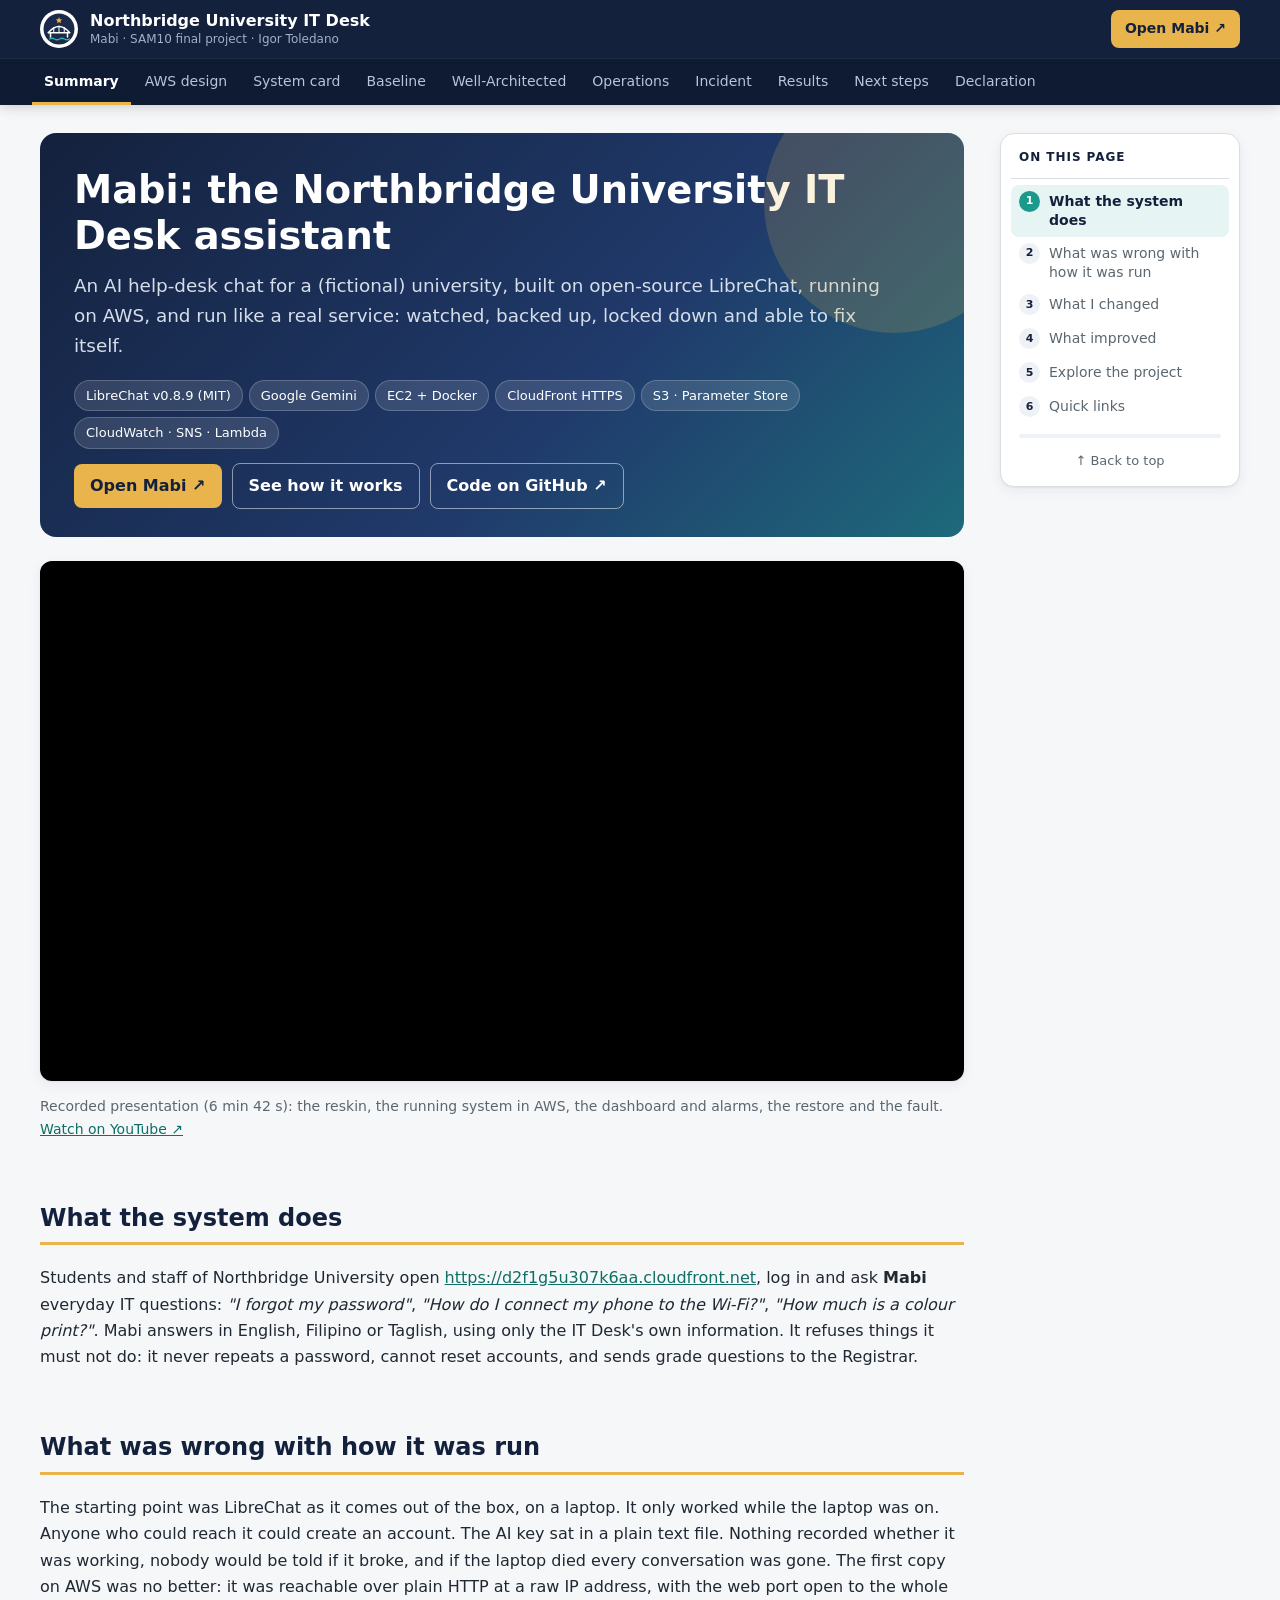
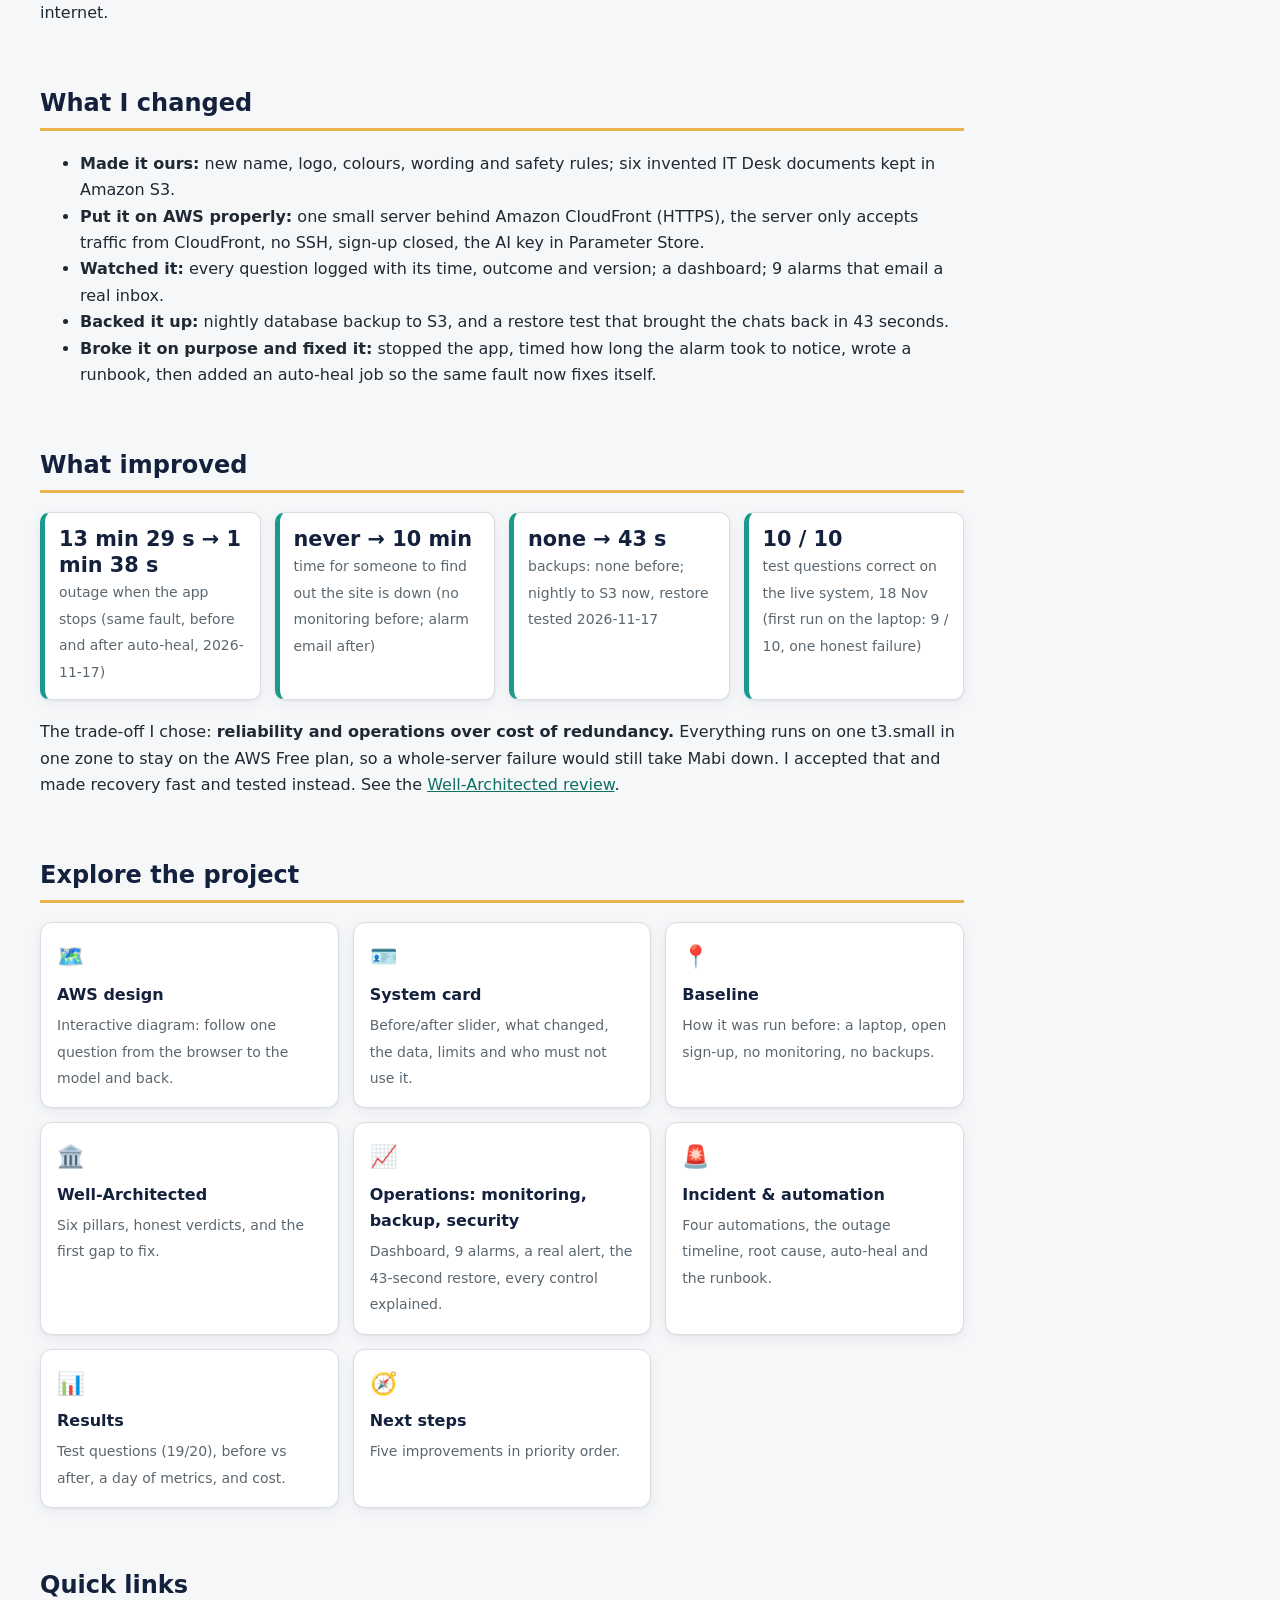
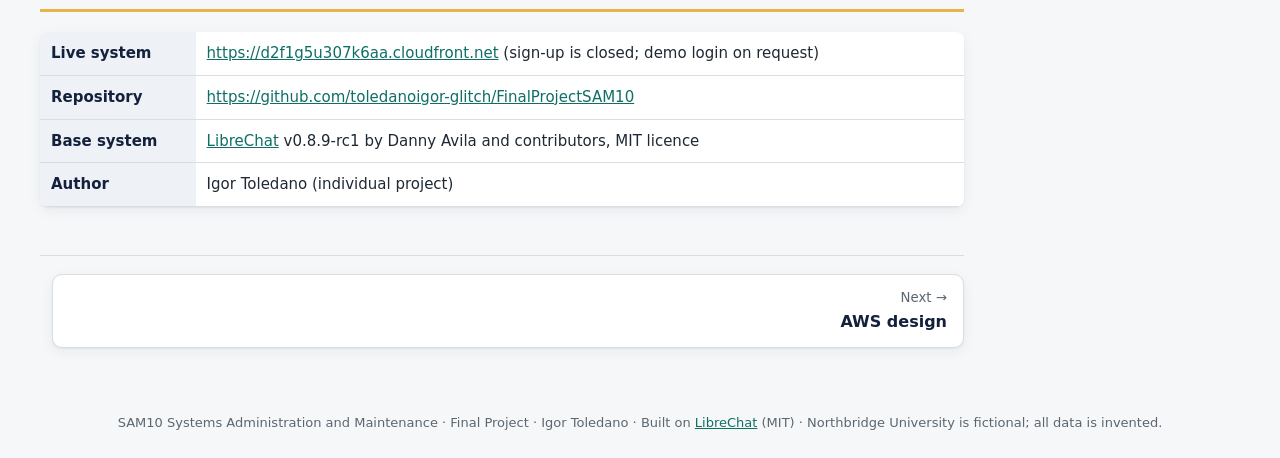
==== commit 8ca4bfbf: "Add presentation video (fix)" ====
--- a/docs/index.html
+++ b/docs/index.html
@@ -14,8 +14,8 @@
 <div class="btns"><a class="btn1" href="https://d2f1g5u307k6aa.cloudfront.net">Open Mabi ↗</a><a class="btn2" href="infrastructure.html">See how it works</a><a class="btn2" href="https://github.com/toledanoigor-glitch/FinalProjectSAM10">Code on GitHub ↗</a></div>
 </div>
 
-<div class="video"><iframe src="https://www.youtube.com/embed/VIDEO_ID_HERE" title="Project presentation" allowfullscreen></iframe></div>
-<p style="font-size:14px;color:var(--muted)">Recorded presentation (5–8 minutes): the reskin, the running system in AWS, the dashboard and alarms, the restore and the fault.</p>
+<div class="video"><iframe src="https://www.youtube.com/embed/OhcbW68HYYs" title="Project presentation" allow="accelerometer; autoplay; clipboard-write; encrypted-media; gyroscope; picture-in-picture; web-share" referrerpolicy="strict-origin-when-cross-origin" allowfullscreen></iframe></div>
+<p style="font-size:14px;color:var(--muted)">Recorded presentation (6 min 42 s): the reskin, the running system in AWS, the dashboard and alarms, the restore and the fault. <a href="https://youtu.be/OhcbW68HYYs">Watch on YouTube ↗</a></p>
 
 <h2>What the system does</h2>
 <p>Students and staff of Northbridge University open <a href="https://d2f1g5u307k6aa.cloudfront.net">https://d2f1g5u307k6aa.cloudfront.net</a>, log in and ask <b>Mabi</b> everyday IT questions: <i>"I forgot my password"</i>, <i>"How do I connect my phone to the Wi-Fi?"</i>, <i>"How much is a colour print?"</i>. Mabi answers in English, Filipino or Taglish, using only the IT Desk's own information. It refuses things it must not do: it never repeats a password, cannot reset accounts, and sends grade questions to the Registrar.</p>
